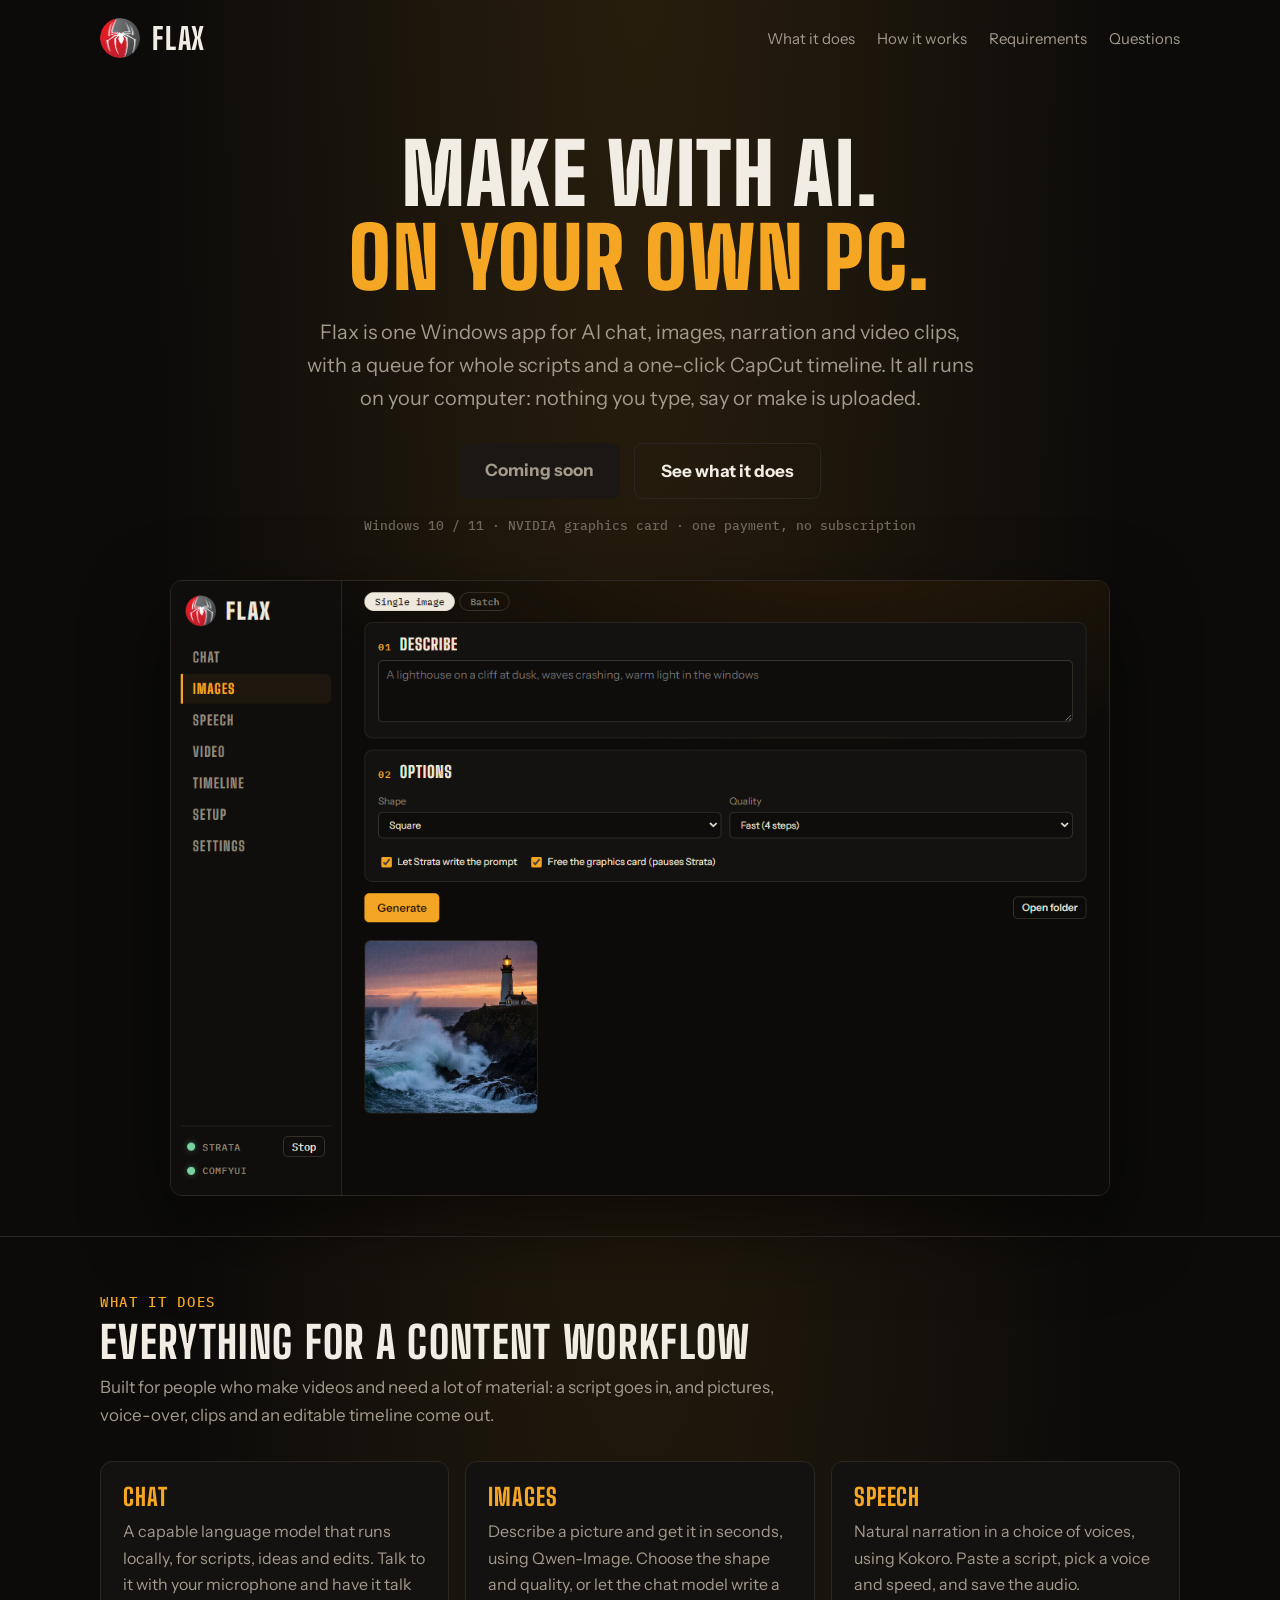
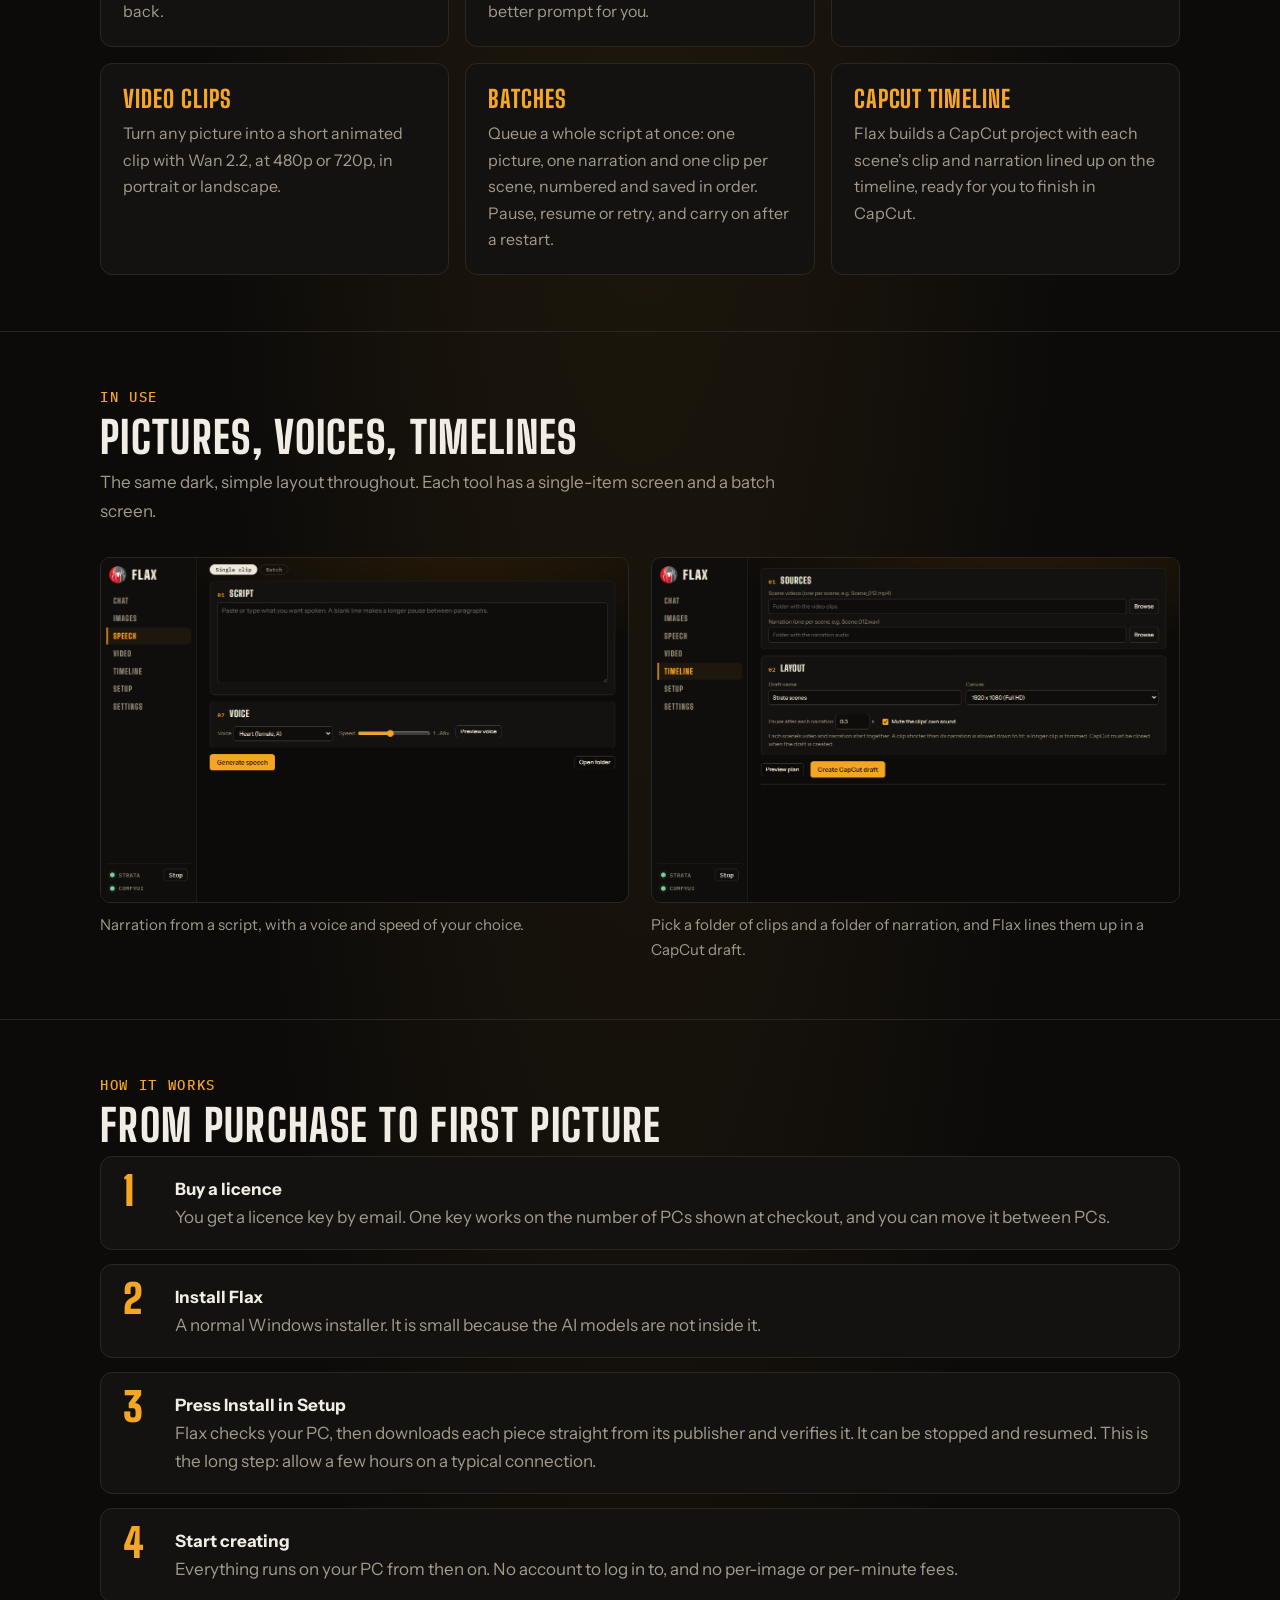
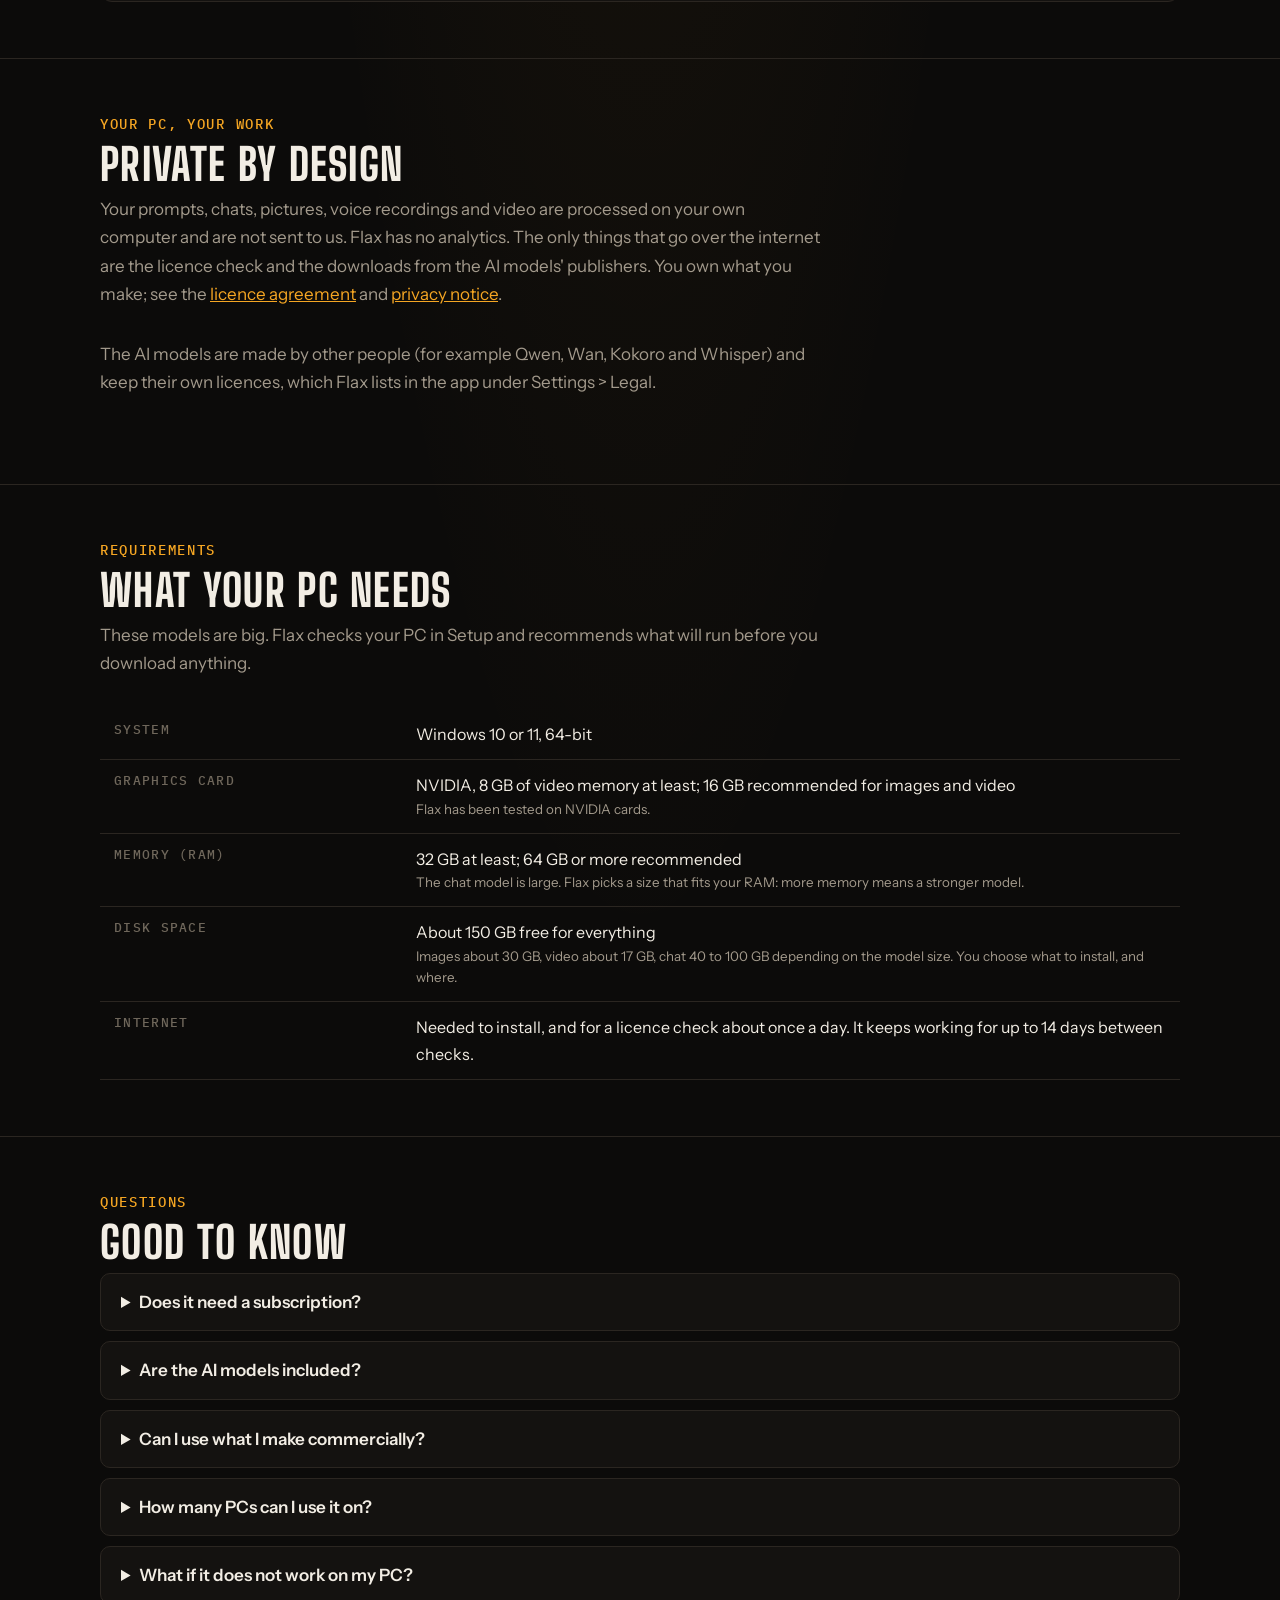
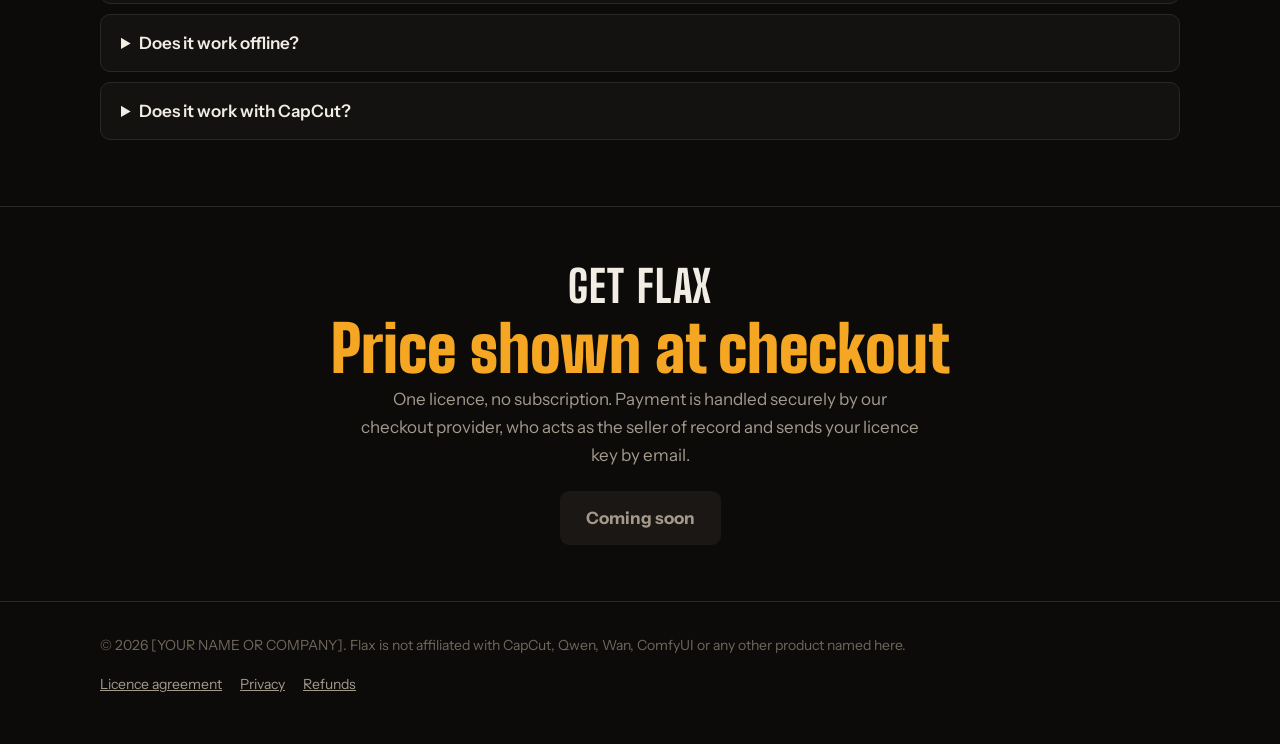
==== index.html @ c0d51597 "Add files via upload static web page for Flax" ====
<!doctype html>
<html lang="en-GB">
<head>
<meta charset="utf-8">
<meta name="viewport" content="width=device-width, initial-scale=1">
<title>Flax: AI chat, images, voice and video on your own PC</title>
<meta name="description" content="Flax runs AI chat, image, speech and video creation entirely on your own Windows PC. No subscription, no uploads, and your work stays yours.">
<link rel="icon" href="img/logo.png">
<link rel="stylesheet" href="style.css">
</head>
<body>
<div class="wrap">
  <header class="top">
    <a class="brand" href="./"><img src="img/logo.png" alt=""> Flax</a>
    <nav><a href="#features">What it does</a><a href="#how">How it works</a><a href="#requirements">Requirements</a><a href="#faq">Questions</a> </nav>
  </header>

  <div class="hero">
    <h1>Make with AI.<br><em>On your own PC.</em></h1>
    <p class="lead">Flax is one Windows app for AI chat, images, narration and video clips, with a queue for whole scripts and a one-click CapCut timeline. It all runs on your computer: nothing you type, say or make is uploaded.</p>
    <div class="cta"><span class="btn off">Coming soon</span><a class="btn ghost" href="#features">See what it does</a></div>
    <small>Windows 10 / 11 &middot; NVIDIA graphics card &middot; one payment, no subscription</small>
    <div class="shot"><img src="img/shot-images.png" alt="Flax making an image from a text description" width="1164" height="761"></div>
  </div>
</div>

<section id="features"><div class="wrap">
  <h2><em>WHAT IT DOES</em>Everything for a content workflow</h2>
  <p class="sub">Built for people who make videos and need a lot of material: a script goes in, and pictures, voice-over, clips and an editable timeline come out.</p>
  <div class="grid">
    <div class="card"><h3>Chat</h3><p>A capable language model that runs locally, for scripts, ideas and edits. Talk to it with your microphone and have it talk back.</p></div>
    <div class="card"><h3>Images</h3><p>Describe a picture and get it in seconds, using Qwen-Image. Choose the shape and quality, or let the chat model write a better prompt for you.</p></div>
    <div class="card"><h3>Speech</h3><p>Natural narration in a choice of voices, using Kokoro. Paste a script, pick a voice and speed, and save the audio.</p></div>
    <div class="card"><h3>Video clips</h3><p>Turn any picture into a short animated clip with Wan 2.2, at 480p or 720p, in portrait or landscape.</p></div>
    <div class="card"><h3>Batches</h3><p>Queue a whole script at once: one picture, one narration and one clip per scene, numbered and saved in order. Pause, resume or retry, and carry on after a restart.</p></div>
    <div class="card"><h3>CapCut timeline</h3><p>Flax builds a CapCut project with each scene's clip and narration lined up on the timeline, ready for you to finish in CapCut.</p></div>
  </div>
</div></section>

<section><div class="wrap">
  <h2><em>IN USE</em>Pictures, voices, timelines</h2>
  <p class="sub">The same dark, simple layout throughout. Each tool has a single-item screen and a batch screen.</p>
  <div class="two">
    <figure><img src="img/shot-speech.png" alt="The Speech screen with a script box and voice choice" loading="lazy"><figcaption>Narration from a script, with a voice and speed of your choice.</figcaption></figure>
    <figure><img src="img/shot-timeline.png" alt="The Timeline screen that builds a CapCut draft" loading="lazy"><figcaption>Pick a folder of clips and a folder of narration, and Flax lines them up in a CapCut draft.</figcaption></figure>
  </div>
</div></section>

<section id="how"><div class="wrap">
  <h2><em>HOW IT WORKS</em>From purchase to first picture</h2>
  <div class="steps">
    <div><strong>Buy a licence</strong><span>You get a licence key by email. One key works on the number of PCs shown at checkout, and you can move it between PCs.</span></div>
    <div><strong>Install Flax</strong><span>A normal Windows installer. It is small because the AI models are not inside it.</span></div>
    <div><strong>Press Install in Setup</strong><span>Flax checks your PC, then downloads each piece straight from its publisher and verifies it. It can be stopped and resumed. This is the long step: allow a few hours on a typical connection.</span></div>
    <div><strong>Start creating</strong><span>Everything runs on your PC from then on. No account to log in to, and no per-image or per-minute fees.</span></div>
  </div>
</div></section>

<section><div class="wrap">
  <h2><em>YOUR PC, YOUR WORK</em>Private by design</h2>
  <p class="sub">Your prompts, chats, pictures, voice recordings and video are processed on your own computer and are not sent to us. Flax has no analytics. The only things that go over the internet are the licence check and the downloads from the AI models' publishers. You own what you make; see the <a href="eula.html">licence agreement</a> and <a href="privacy.html">privacy notice</a>.</p>
  <p class="sub">The AI models are made by other people (for example Qwen, Wan, Kokoro and Whisper) and keep their own licences, which Flax lists in the app under Settings &gt; Legal.</p>
</div></section>

<section id="requirements"><div class="wrap">
  <h2><em>REQUIREMENTS</em>What your PC needs</h2>
  <p class="sub">These models are big. Flax checks your PC in Setup and recommends what will run before you download anything.</p>
  <table>
    <tr><th>System</th><td>Windows 10 or 11, 64-bit</td></tr>
    <tr><th>Graphics card</th><td>NVIDIA, 8 GB of video memory at least; 16 GB recommended for images and video<small>Flax has been tested on NVIDIA cards.</small></td></tr>
    <tr><th>Memory (RAM)</th><td>32 GB at least; 64 GB or more recommended<small>The chat model is large. Flax picks a size that fits your RAM: more memory means a stronger model.</small></td></tr>
    <tr><th>Disk space</th><td>About 150 GB free for everything<small>Images about 30 GB, video about 17 GB, chat 40 to 100 GB depending on the model size. You choose what to install, and where.</small></td></tr>
    <tr><th>Internet</th><td>Needed to install, and for a licence check about once a day. It keeps working for up to 14 days between checks.</td></tr>
  </table>
</div></section>

<section id="faq"><div class="wrap">
  <h2><em>QUESTIONS</em>Good to know</h2>
  <details><summary>Does it need a subscription?</summary><p>No. You pay once for a licence. The models Flax uses run on your PC, so there are no per-image or per-minute charges.</p></details>
  <details><summary>Are the AI models included?</summary><p>No, and that keeps the installer small. Flax downloads them from their original publishers when you press Install, checks each file, and can resume if your connection drops. They have their own licences, which you can read in the app.</p></details>
  <details><summary>Can I use what I make commercially?</summary><p>You own what you make with Flax, and you can publish or sell it, but you are responsible for it. The AI models have their own licences with their own terms, so please read them. Details are in the <a href="eula.html">licence agreement</a>.</p></details>
  <details><summary>How many PCs can I use it on?</summary><p>The number shown at checkout. To move your key to another PC, deactivate it in the app first (Settings &gt; Licence).</p></details>
  <details><summary>What if it does not work on my PC?</summary><p>Ask for a refund within the period in the <a href="refunds.html">refund policy</a>, with no questions. Your statutory rights are not affected.</p></details>
  <details><summary>Does it work offline?</summary><p>Yes, for everything except installing and the licence check. After a successful check Flax keeps working offline for up to 14 days.</p></details>
  <details><summary>Does it work with CapCut?</summary><p>Flax creates a CapCut project file with your clips and narration on the timeline. CapCut is a separate product made by someone else; Flax is not connected with it. Close CapCut before you create a draft.</p></details>
</div></section>

<section id="buy"><div class="wrap buy">
  <h2>Get Flax</h2>
  <div class="price">Price shown at checkout</div>
  <p>One licence, no subscription. Payment is handled securely by our checkout provider, who acts as the seller of record and sends your licence key by email.</p>
  <span class="btn off">Coming soon</span>
</div></section>

<footer><div class="wrap">
  <div>&copy; 2026 [YOUR NAME OR COMPANY]. Flax is not affiliated with CapCut, Qwen, Wan, ComfyUI or any other product named here.</div>
  <div><a href="eula.html">Licence agreement</a><a href="privacy.html">Privacy</a><a href="refunds.html">Refunds</a></div>
</div></footer>
</body>
</html>
---- style.css ----
@font-face { font-family: 'Big Shoulders Display'; font-weight: 800; font-display: swap; src: url('fonts/big-shoulders-display-latin-800-normal.woff2') format('woff2'); }
@font-face { font-family: 'Big Shoulders Display'; font-weight: 900; font-display: swap; src: url('fonts/big-shoulders-display-latin-900-normal.woff2') format('woff2'); }
@font-face { font-family: 'IBM Plex Mono'; font-weight: 500; font-display: swap; src: url('fonts/ibm-plex-mono-latin-500-normal.woff2') format('woff2'); }
@font-face { font-family: 'Instrument Sans'; font-weight: 400; font-display: swap; src: url('fonts/instrument-sans-latin-400-normal.woff2') format('woff2'); }
@font-face { font-family: 'Instrument Sans'; font-weight: 600; font-display: swap; src: url('fonts/instrument-sans-latin-600-normal.woff2') format('woff2'); }
@font-face { font-family: 'Instrument Sans'; font-weight: 700; font-display: swap; src: url('fonts/instrument-sans-latin-700-normal.woff2') format('woff2'); }

:root {
  --bg: #0c0b0a; --panel: #141210; --panel2: #1a1714; --line: #2b2621; --text: #f2ede4; --mute: #a39a8c; --dim: #6f675b;
  --amber: #f5a623; --amber-d: #c4821a;
  --display: 'Big Shoulders Display', 'Arial Narrow', Impact, sans-serif; --sans: 'Instrument Sans', system-ui, sans-serif; --mono: 'IBM Plex Mono', ui-monospace, monospace;
}
* { box-sizing: border-box; }
html { scroll-behavior: smooth; }
body { margin: 0; background: var(--bg) radial-gradient(ellipse at 50% -10%, rgba(245, 166, 35, .13), transparent 55%) no-repeat; color: var(--text); font: 17px/1.65 var(--sans); }
a { color: var(--amber); }
img { max-width: 100%; height: auto; display: block; }
.wrap { width: min(1080px, 100% - 32px); margin: 0 auto; }

header.top { display: flex; align-items: center; justify-content: space-between; gap: 16px; padding: 18px 0; }
.brand { display: flex; align-items: center; gap: 12px; font: 800 30px/1 var(--display); letter-spacing: .06em; text-transform: uppercase; color: var(--text); text-decoration: none; }
.brand img { width: 40px; height: 40px; border-radius: 50%; }
nav a { color: var(--mute); text-decoration: none; margin-left: 22px; font-size: 15px; }
nav a:hover { color: var(--text); }

.btn { display: inline-block; padding: 13px 26px; border-radius: 9px; background: var(--amber); color: #1a1205; font-weight: 700; text-decoration: none; border: 0; font-size: 17px; }
.btn:hover { background: #ffb53d; }
.btn.ghost { background: transparent; color: var(--text); border: 1px solid var(--line); }
.btn.ghost:hover { border-color: var(--amber); }
.btn.off { background: var(--panel2); color: var(--mute); pointer-events: none; }

.hero { padding: 56px 0 40px; text-align: center; }
.hero h1 { font: 900 clamp(44px, 8vw, 84px)/1 var(--display); letter-spacing: .02em; margin: 0 0 16px; text-transform: uppercase; }
.hero h1 em { color: var(--amber); font-style: normal; }
.hero p.lead { max-width: 680px; margin: 0 auto 28px; color: var(--mute); font-size: 20px; }
.hero .cta { display: flex; gap: 14px; justify-content: center; flex-wrap: wrap; }
.hero small { display: block; margin-top: 16px; color: var(--dim); font-family: var(--mono); font-size: 13px; }
.shot { margin: 44px auto 0; max-width: 940px; border: 1px solid var(--line); border-radius: 12px; overflow: hidden; box-shadow: 0 30px 80px rgba(0, 0, 0, .55); }

section { padding: 56px 0; border-top: 1px solid var(--line); }
section h2 { font: 800 clamp(30px, 5vw, 44px)/1.05 var(--display); letter-spacing: .03em; text-transform: uppercase; margin: 0 0 8px; }
section h2 em { font: 500 14px var(--mono); color: var(--amber); font-style: normal; display: block; margin-bottom: 8px; letter-spacing: .12em; }
section > .wrap > p.sub { color: var(--mute); max-width: 720px; margin: 0 0 32px; }

.grid { display: grid; grid-template-columns: repeat(auto-fit, minmax(290px, 1fr)); gap: 16px; }
.card { background: var(--panel); border: 1px solid var(--line); border-radius: 12px; padding: 22px; }
.card h3 { margin: 0 0 8px; font: 800 24px/1.1 var(--display); letter-spacing: .04em; text-transform: uppercase; color: var(--amber); }
.card p { margin: 0; color: var(--mute); font-size: 16px; }

.two { display: grid; grid-template-columns: repeat(auto-fit, minmax(300px, 1fr)); gap: 22px; align-items: start; }
.two figure { margin: 0; }
.two figure img { border: 1px solid var(--line); border-radius: 10px; }
.two figcaption { color: var(--mute); font-size: 15px; margin-top: 10px; }

.steps { counter-reset: s; display: grid; gap: 14px; }
.steps div { counter-increment: s; background: var(--panel); border: 1px solid var(--line); border-radius: 12px; padding: 18px 22px 18px 74px; position: relative; }
.steps div::before { content: counter(s); position: absolute; left: 22px; top: 14px; font: 900 40px/1 var(--display); color: var(--amber); }
.steps strong { display: block; }
.steps span { color: var(--mute); }

table { width: 100%; border-collapse: collapse; font-size: 16px; }
th, td { text-align: left; padding: 12px 14px; border-bottom: 1px solid var(--line); vertical-align: top; }
th { font: 500 13px var(--mono); color: var(--dim); text-transform: uppercase; letter-spacing: .1em; width: 28%; }
td { color: var(--text); }
td small { color: var(--mute); display: block; }

details { background: var(--panel); border: 1px solid var(--line); border-radius: 10px; padding: 14px 20px; margin-bottom: 10px; }
summary { cursor: pointer; font-weight: 600; }
details p { color: var(--mute); margin: 10px 0 0; }

.buy { text-align: center; }
.price { font: 900 64px/1 var(--display); color: var(--amber); margin: 6px 0 4px; }
.buy p { color: var(--mute); max-width: 560px; margin: 0 auto 22px; }

footer { border-top: 1px solid var(--line); padding: 32px 0 48px; color: var(--dim); font-size: 14px; }
footer .wrap { display: flex; justify-content: space-between; gap: 16px; flex-wrap: wrap; }
footer a { color: var(--mute); margin-right: 18px; }

/* legal pages */
.doc { max-width: 760px; padding: 32px 0 64px; }
.doc h1 { font: 900 44px/1.05 var(--display); text-transform: uppercase; margin: 8px 0 24px; }
.doc h2 { font: 800 22px/1.2 var(--display); letter-spacing: .04em; text-transform: uppercase; margin: 32px 0 8px; color: var(--amber); }
.doc p { color: #d8d1c5; margin: 0 0 12px; font-size: 16px; }
.doc ul { color: #d8d1c5; font-size: 16px; }
.doc p.note { color: var(--amber); font-family: var(--mono); font-size: 13px; }

@media (max-width: 640px) { nav a:not(.btn) { display: none; } body { font-size: 16px; } .steps div { padding-left: 62px; } }
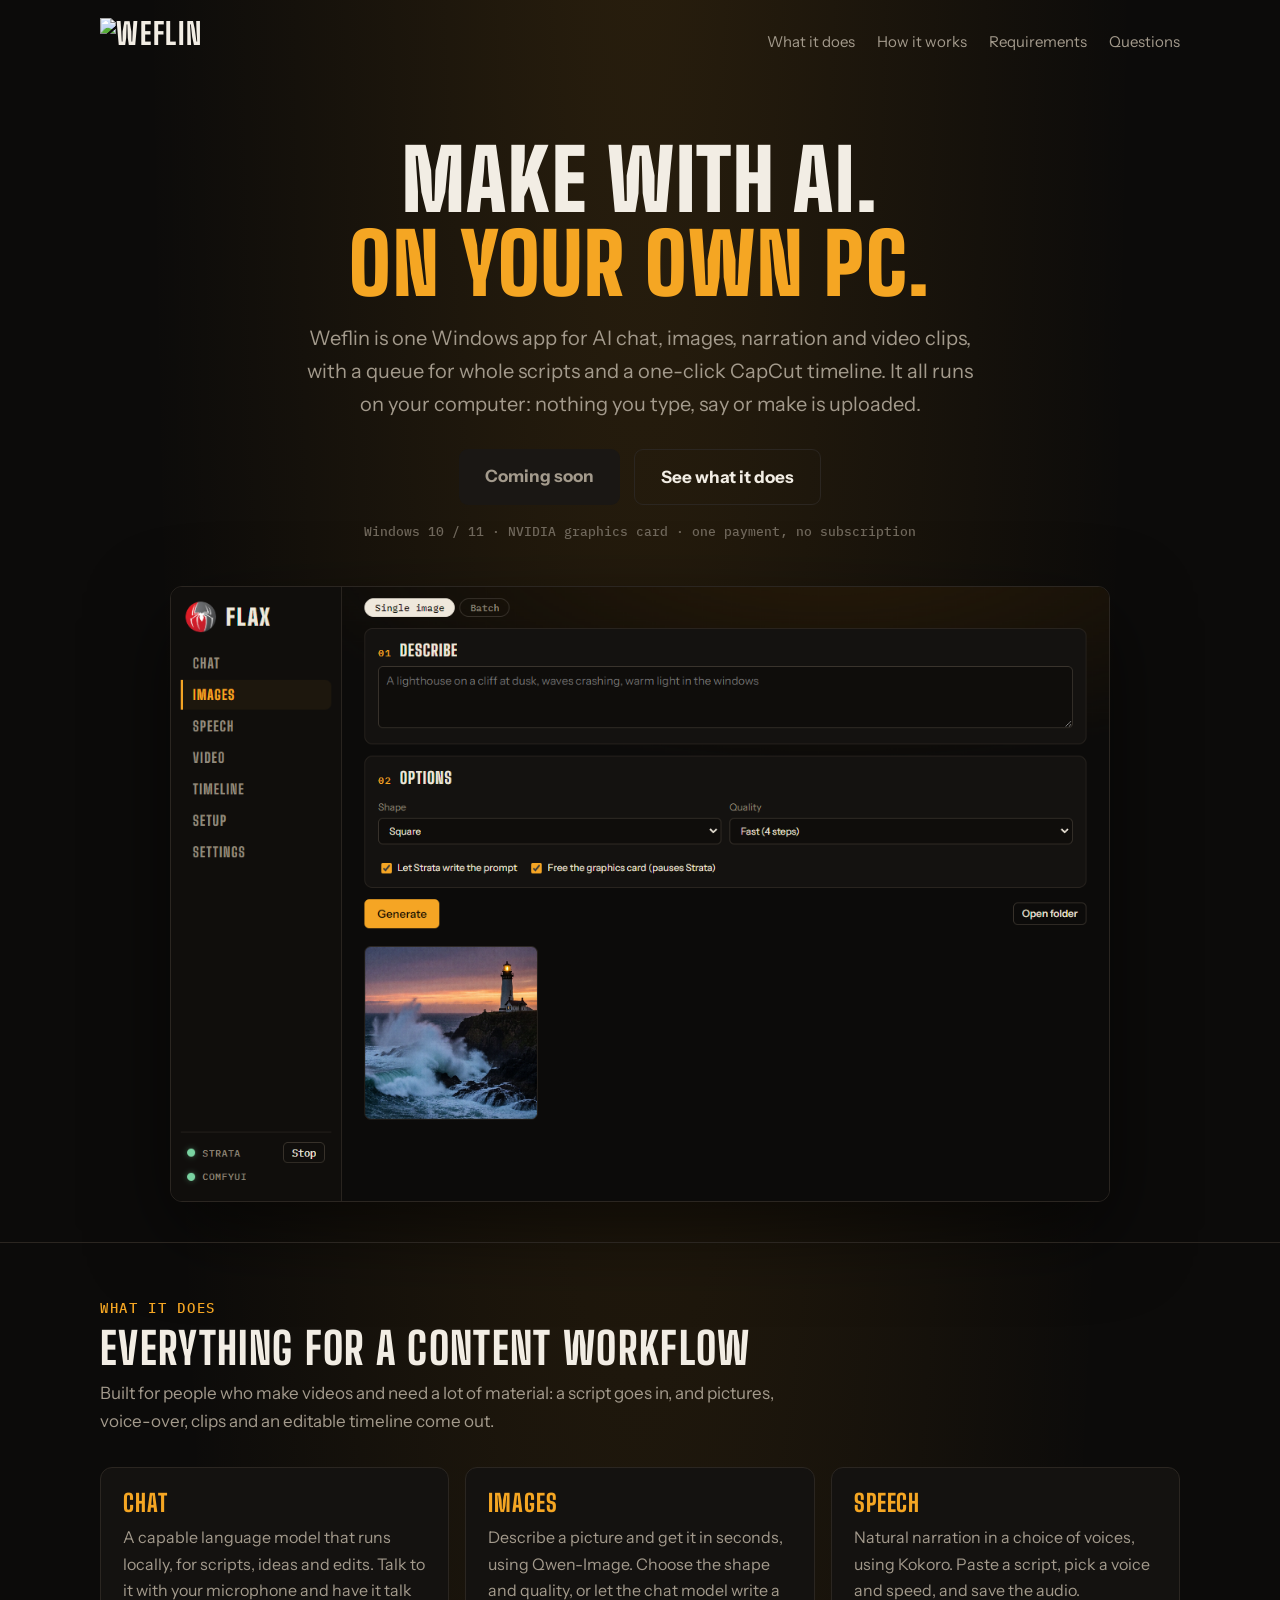
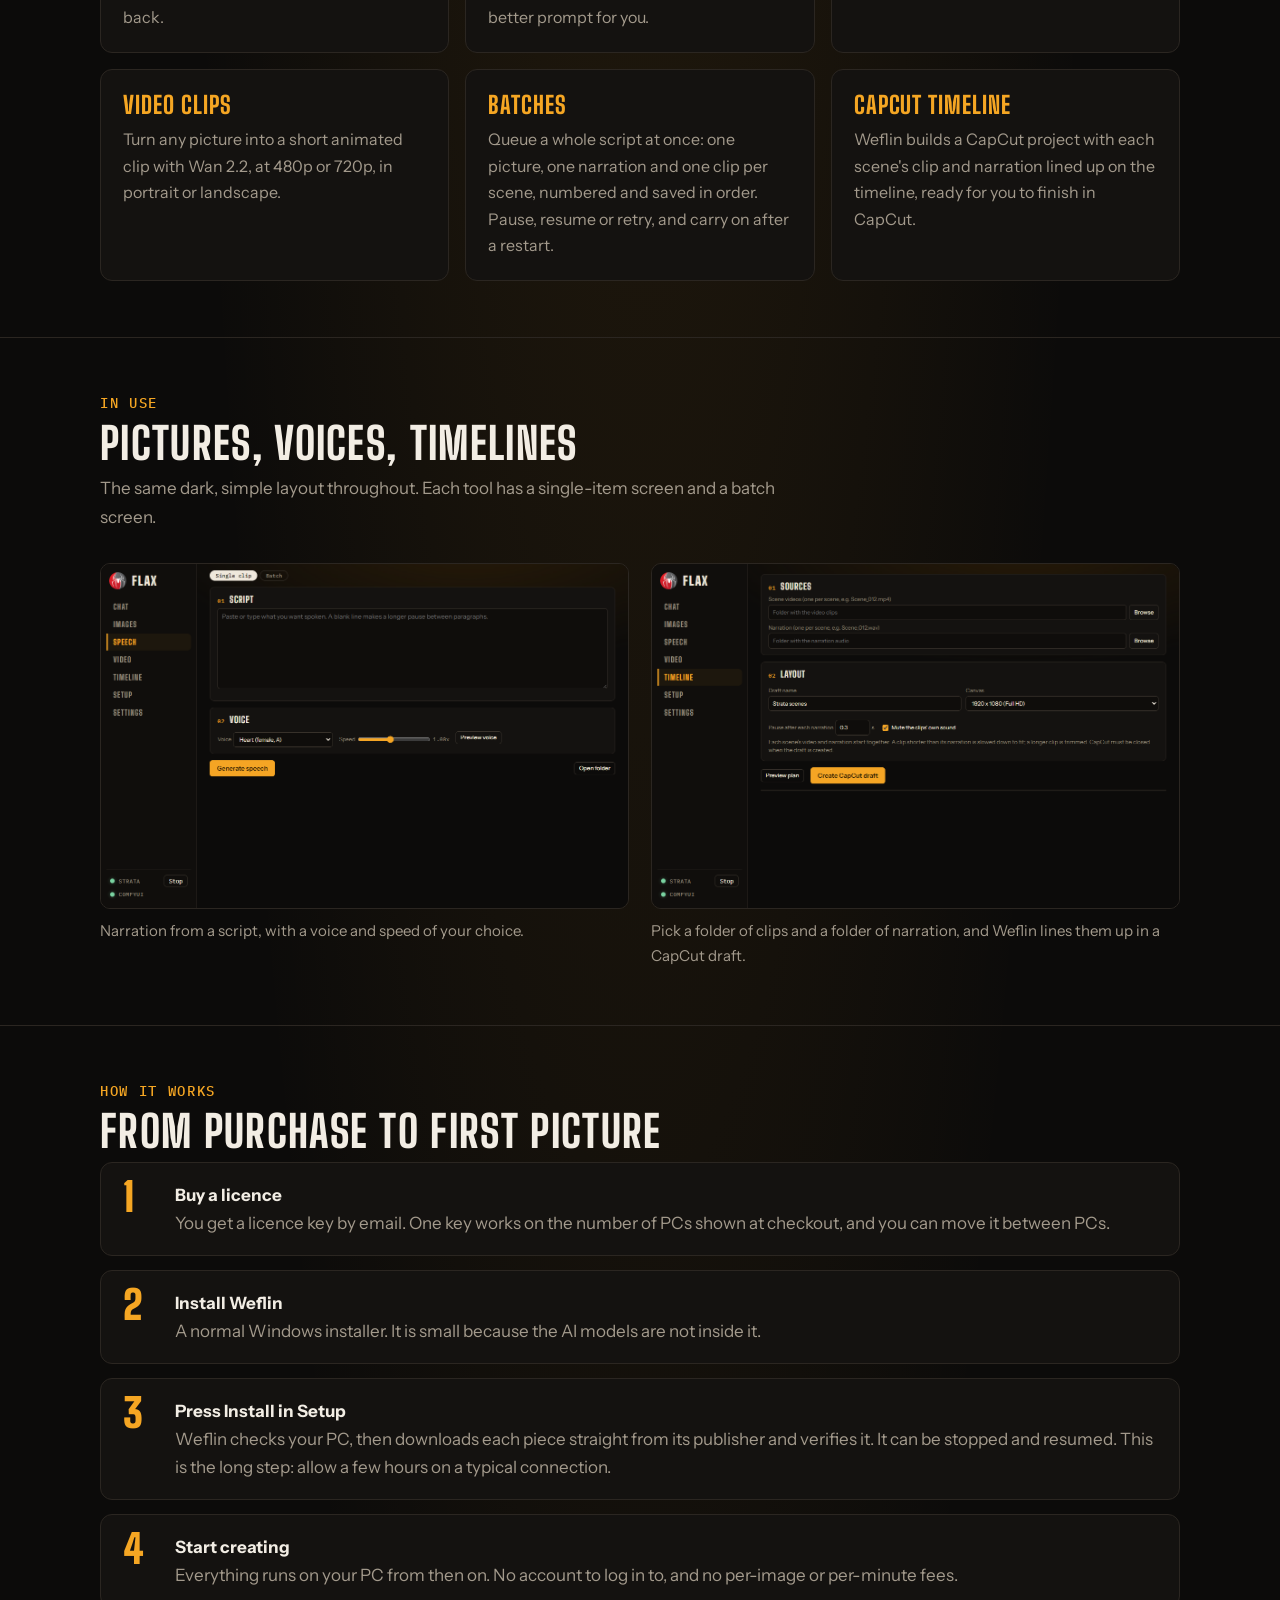
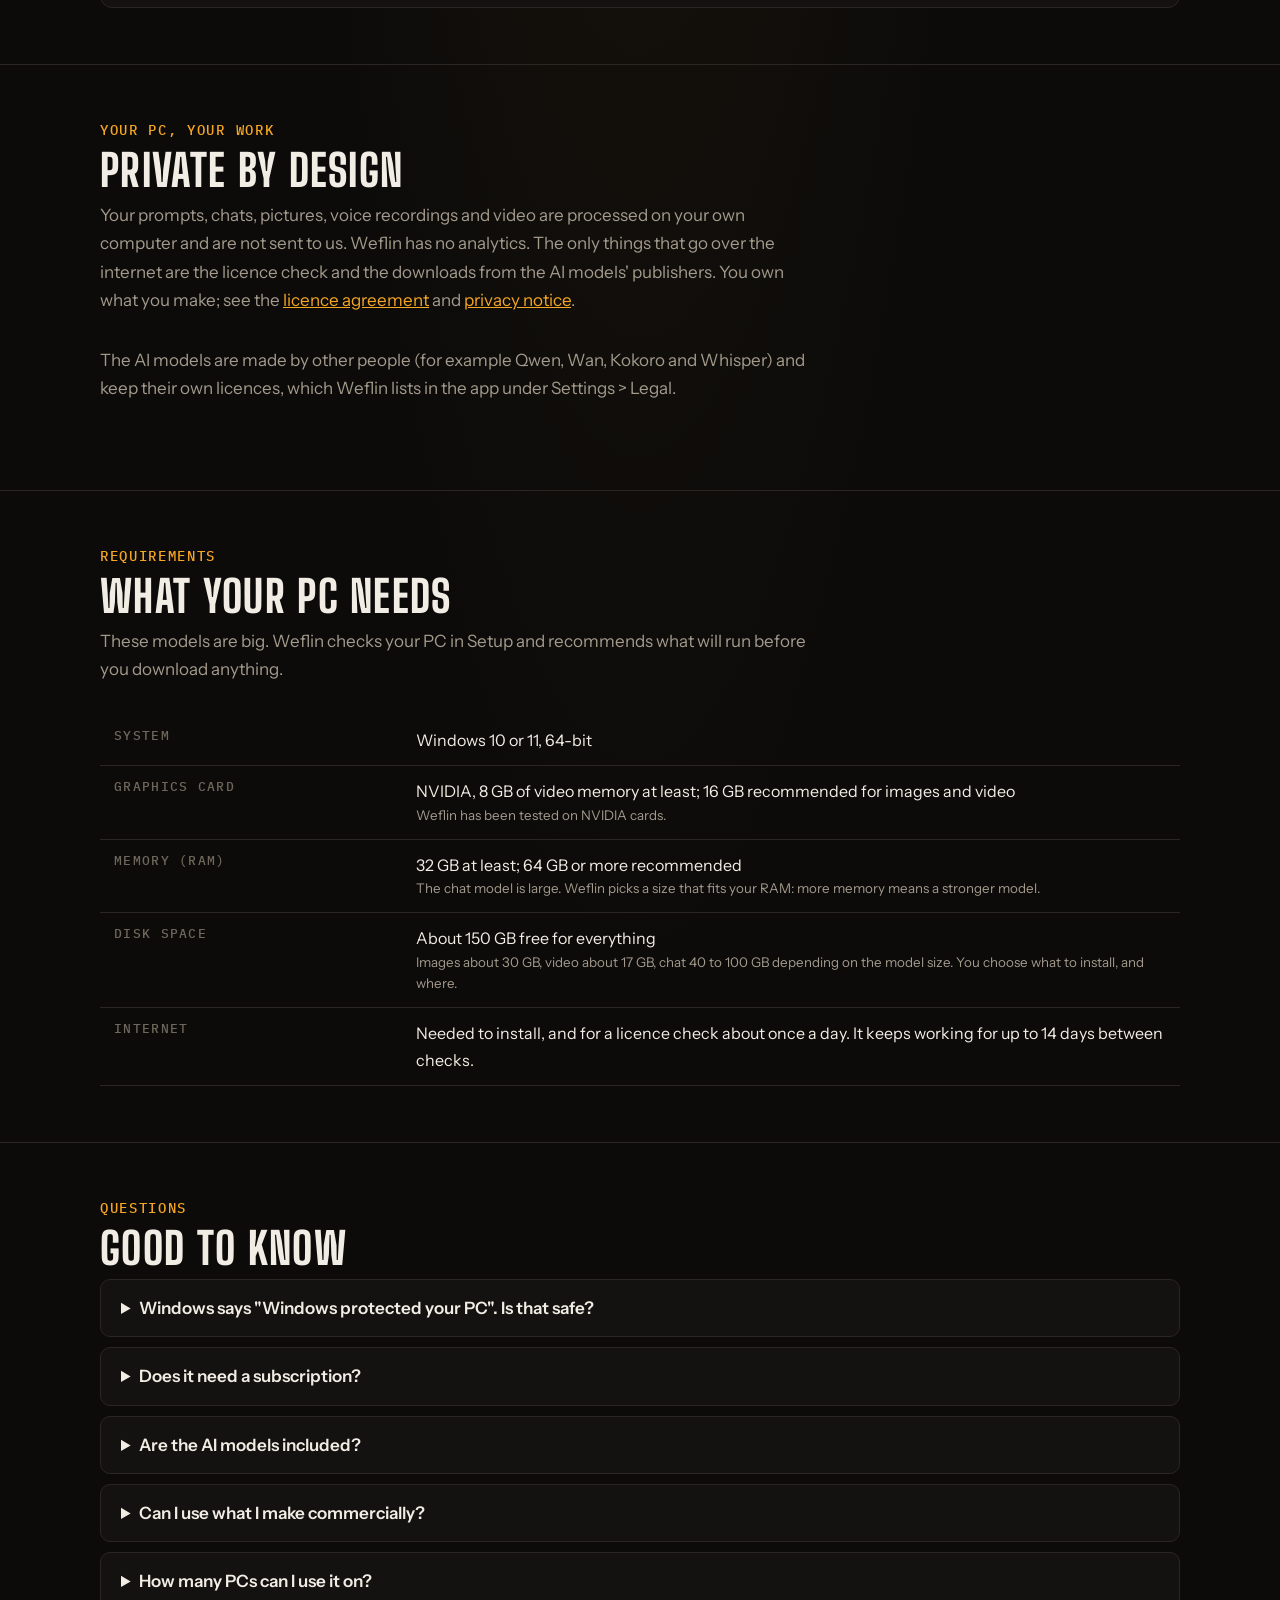
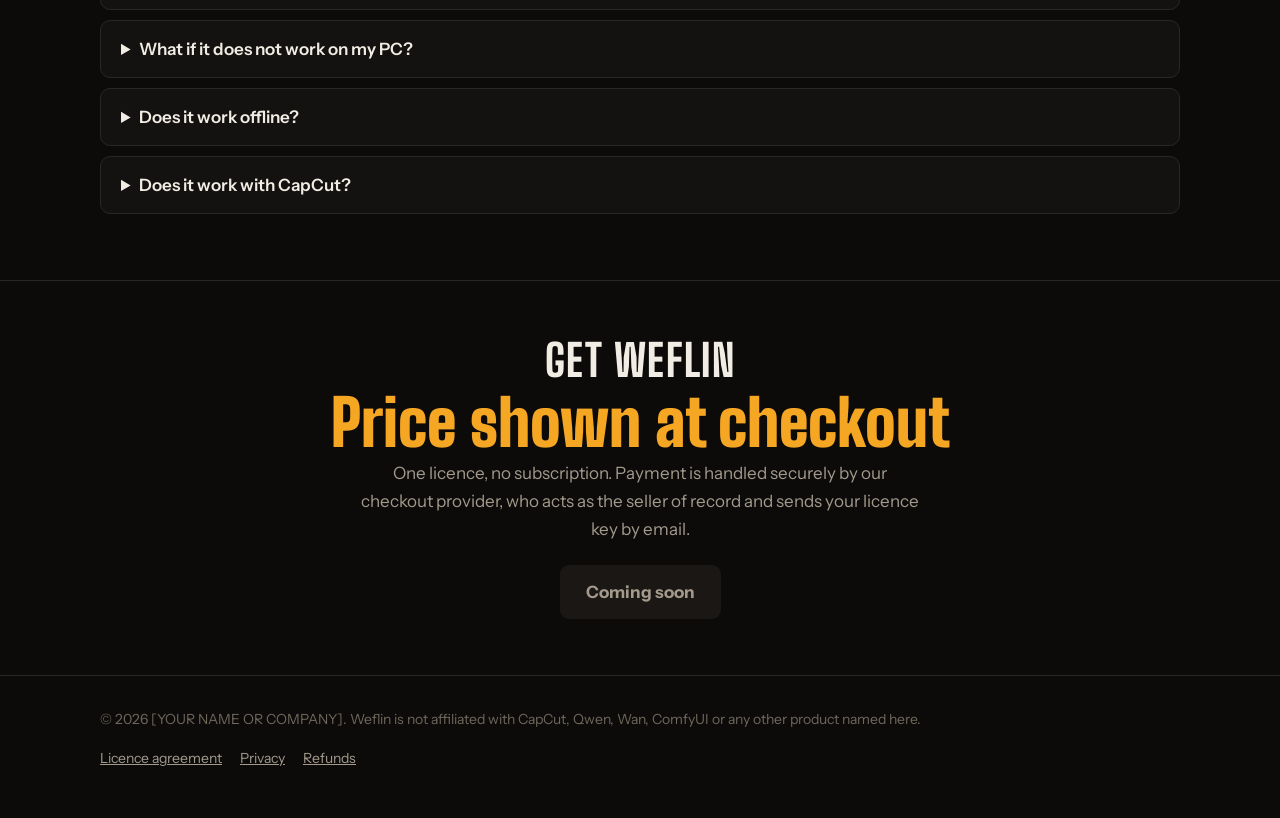
==== commit ecc9a9e6: "Add files via upload" ====
--- a/index.html
+++ b/index.html
@@ -3,24 +3,30 @@
 <head>
 <meta charset="utf-8">
 <meta name="viewport" content="width=device-width, initial-scale=1">
-<title>Flax: AI chat, images, voice and video on your own PC</title>
-<meta name="description" content="Flax runs AI chat, image, speech and video creation entirely on your own Windows PC. No subscription, no uploads, and your work stays yours.">
+<title>Weflin: AI chat, images, voice and video on your own PC</title>
+<meta name="description" content="Weflin runs AI chat, image, speech and video creation entirely on your own Windows PC. No subscription, no uploads, and your work stays yours.">
 <link rel="icon" href="img/logo.png">
+<link rel="canonical" href="https://redback-01.github.io/">
+<meta property="og:type" content="website">
+<meta property="og:title" content="Weflin: AI chat, images, voice and video on your own PC">
+<meta property="og:description" content="One Windows app for AI chat, images, narration and video clips, running entirely on your own computer.">
+<meta property="og:image" content="https://redback-01.github.io/img/shot-images.png">
+<meta property="og:url" content="https://redback-01.github.io/">
 <link rel="stylesheet" href="style.css">
 </head>
 <body>
 <div class="wrap">
   <header class="top">
-    <a class="brand" href="./"><img src="img/logo.png" alt=""> Flax</a>
+    <a class="brand" href="./"><img src="img/weflin-lockup.png" alt="Weflin"></a>
     <nav><a href="#features">What it does</a><a href="#how">How it works</a><a href="#requirements">Requirements</a><a href="#faq">Questions</a> </nav>
   </header>
 
   <div class="hero">
     <h1>Make with AI.<br><em>On your own PC.</em></h1>
-    <p class="lead">Flax is one Windows app for AI chat, images, narration and video clips, with a queue for whole scripts and a one-click CapCut timeline. It all runs on your computer: nothing you type, say or make is uploaded.</p>
+    <p class="lead">Weflin is one Windows app for AI chat, images, narration and video clips, with a queue for whole scripts and a one-click CapCut timeline. It all runs on your computer: nothing you type, say or make is uploaded.</p>
     <div class="cta"><span class="btn off">Coming soon</span><a class="btn ghost" href="#features">See what it does</a></div>
     <small>Windows 10 / 11 &middot; NVIDIA graphics card &middot; one payment, no subscription</small>
-    <div class="shot"><img src="img/shot-images.png" alt="Flax making an image from a text description" width="1164" height="761"></div>
+    <div class="shot"><img src="img/shot-images.png" alt="Weflin making an image from a text description" width="1164" height="761"></div>
   </div>
 </div>
 
@@ -33,7 +39,7 @@
     <div class="card"><h3>Speech</h3><p>Natural narration in a choice of voices, using Kokoro. Paste a script, pick a voice and speed, and save the audio.</p></div>
     <div class="card"><h3>Video clips</h3><p>Turn any picture into a short animated clip with Wan 2.2, at 480p or 720p, in portrait or landscape.</p></div>
     <div class="card"><h3>Batches</h3><p>Queue a whole script at once: one picture, one narration and one clip per scene, numbered and saved in order. Pause, resume or retry, and carry on after a restart.</p></div>
-    <div class="card"><h3>CapCut timeline</h3><p>Flax builds a CapCut project with each scene's clip and narration lined up on the timeline, ready for you to finish in CapCut.</p></div>
+    <div class="card"><h3>CapCut timeline</h3><p>Weflin builds a CapCut project with each scene's clip and narration lined up on the timeline, ready for you to finish in CapCut.</p></div>
   </div>
 </div></section>
 
@@ -42,7 +48,7 @@
   <p class="sub">The same dark, simple layout throughout. Each tool has a single-item screen and a batch screen.</p>
   <div class="two">
     <figure><img src="img/shot-speech.png" alt="The Speech screen with a script box and voice choice" loading="lazy"><figcaption>Narration from a script, with a voice and speed of your choice.</figcaption></figure>
-    <figure><img src="img/shot-timeline.png" alt="The Timeline screen that builds a CapCut draft" loading="lazy"><figcaption>Pick a folder of clips and a folder of narration, and Flax lines them up in a CapCut draft.</figcaption></figure>
+    <figure><img src="img/shot-timeline.png" alt="The Timeline screen that builds a CapCut draft" loading="lazy"><figcaption>Pick a folder of clips and a folder of narration, and Weflin lines them up in a CapCut draft.</figcaption></figure>
   </div>
 </div></section>
 
@@ -50,25 +56,25 @@
   <h2><em>HOW IT WORKS</em>From purchase to first picture</h2>
   <div class="steps">
     <div><strong>Buy a licence</strong><span>You get a licence key by email. One key works on the number of PCs shown at checkout, and you can move it between PCs.</span></div>
-    <div><strong>Install Flax</strong><span>A normal Windows installer. It is small because the AI models are not inside it.</span></div>
-    <div><strong>Press Install in Setup</strong><span>Flax checks your PC, then downloads each piece straight from its publisher and verifies it. It can be stopped and resumed. This is the long step: allow a few hours on a typical connection.</span></div>
+    <div><strong>Install Weflin</strong><span>A normal Windows installer. It is small because the AI models are not inside it.</span></div>
+    <div><strong>Press Install in Setup</strong><span>Weflin checks your PC, then downloads each piece straight from its publisher and verifies it. It can be stopped and resumed. This is the long step: allow a few hours on a typical connection.</span></div>
     <div><strong>Start creating</strong><span>Everything runs on your PC from then on. No account to log in to, and no per-image or per-minute fees.</span></div>
   </div>
 </div></section>
 
 <section><div class="wrap">
   <h2><em>YOUR PC, YOUR WORK</em>Private by design</h2>
-  <p class="sub">Your prompts, chats, pictures, voice recordings and video are processed on your own computer and are not sent to us. Flax has no analytics. The only things that go over the internet are the licence check and the downloads from the AI models' publishers. You own what you make; see the <a href="eula.html">licence agreement</a> and <a href="privacy.html">privacy notice</a>.</p>
-  <p class="sub">The AI models are made by other people (for example Qwen, Wan, Kokoro and Whisper) and keep their own licences, which Flax lists in the app under Settings &gt; Legal.</p>
+  <p class="sub">Your prompts, chats, pictures, voice recordings and video are processed on your own computer and are not sent to us. Weflin has no analytics. The only things that go over the internet are the licence check and the downloads from the AI models' publishers. You own what you make; see the <a href="eula.html">licence agreement</a> and <a href="privacy.html">privacy notice</a>.</p>
+  <p class="sub">The AI models are made by other people (for example Qwen, Wan, Kokoro and Whisper) and keep their own licences, which Weflin lists in the app under Settings &gt; Legal.</p>
 </div></section>
 
 <section id="requirements"><div class="wrap">
   <h2><em>REQUIREMENTS</em>What your PC needs</h2>
-  <p class="sub">These models are big. Flax checks your PC in Setup and recommends what will run before you download anything.</p>
+  <p class="sub">These models are big. Weflin checks your PC in Setup and recommends what will run before you download anything.</p>
   <table>
     <tr><th>System</th><td>Windows 10 or 11, 64-bit</td></tr>
-    <tr><th>Graphics card</th><td>NVIDIA, 8 GB of video memory at least; 16 GB recommended for images and video<small>Flax has been tested on NVIDIA cards.</small></td></tr>
-    <tr><th>Memory (RAM)</th><td>32 GB at least; 64 GB or more recommended<small>The chat model is large. Flax picks a size that fits your RAM: more memory means a stronger model.</small></td></tr>
+    <tr><th>Graphics card</th><td>NVIDIA, 8 GB of video memory at least; 16 GB recommended for images and video<small>Weflin has been tested on NVIDIA cards.</small></td></tr>
+    <tr><th>Memory (RAM)</th><td>32 GB at least; 64 GB or more recommended<small>The chat model is large. Weflin picks a size that fits your RAM: more memory means a stronger model.</small></td></tr>
     <tr><th>Disk space</th><td>About 150 GB free for everything<small>Images about 30 GB, video about 17 GB, chat 40 to 100 GB depending on the model size. You choose what to install, and where.</small></td></tr>
     <tr><th>Internet</th><td>Needed to install, and for a licence check about once a day. It keeps working for up to 14 days between checks.</td></tr>
   </table>
@@ -76,24 +82,25 @@
 
 <section id="faq"><div class="wrap">
   <h2><em>QUESTIONS</em>Good to know</h2>
-  <details><summary>Does it need a subscription?</summary><p>No. You pay once for a licence. The models Flax uses run on your PC, so there are no per-image or per-minute charges.</p></details>
-  <details><summary>Are the AI models included?</summary><p>No, and that keeps the installer small. Flax downloads them from their original publishers when you press Install, checks each file, and can resume if your connection drops. They have their own licences, which you can read in the app.</p></details>
-  <details><summary>Can I use what I make commercially?</summary><p>You own what you make with Flax, and you can publish or sell it, but you are responsible for it. The AI models have their own licences with their own terms, so please read them. Details are in the <a href="eula.html">licence agreement</a>.</p></details>
+  <details><summary>Windows says "Windows protected your PC". Is that safe?</summary><p>Weflin is a new app from a small independent developer, and Windows warns about any installer it has not seen many people download. It is not a sign that something is wrong. To go ahead, click <strong>More info</strong> and then <strong>Run anyway</strong>. If your browser says the file "isn't commonly downloaded", choose <strong>Keep</strong>. If you would rather not, ask for a refund within the period in the <a href="refunds.html">refund policy</a>. We plan to sign the installer once Weflin has an established customer base.</p></details>
+  <details><summary>Does it need a subscription?</summary><p>No. You pay once for a licence. The models Weflin uses run on your PC, so there are no per-image or per-minute charges.</p></details>
+  <details><summary>Are the AI models included?</summary><p>No, and that keeps the installer small. Weflin downloads them from their original publishers when you press Install, checks each file, and can resume if your connection drops. They have their own licences, which you can read in the app.</p></details>
+  <details><summary>Can I use what I make commercially?</summary><p>You own what you make with Weflin, and you can publish or sell it, but you are responsible for it. The AI models have their own licences with their own terms, so please read them. Details are in the <a href="eula.html">licence agreement</a>.</p></details>
   <details><summary>How many PCs can I use it on?</summary><p>The number shown at checkout. To move your key to another PC, deactivate it in the app first (Settings &gt; Licence).</p></details>
   <details><summary>What if it does not work on my PC?</summary><p>Ask for a refund within the period in the <a href="refunds.html">refund policy</a>, with no questions. Your statutory rights are not affected.</p></details>
-  <details><summary>Does it work offline?</summary><p>Yes, for everything except installing and the licence check. After a successful check Flax keeps working offline for up to 14 days.</p></details>
-  <details><summary>Does it work with CapCut?</summary><p>Flax creates a CapCut project file with your clips and narration on the timeline. CapCut is a separate product made by someone else; Flax is not connected with it. Close CapCut before you create a draft.</p></details>
+  <details><summary>Does it work offline?</summary><p>Yes, for everything except installing and the licence check. After a successful check Weflin keeps working offline for up to 14 days.</p></details>
+  <details><summary>Does it work with CapCut?</summary><p>Weflin creates a CapCut project file with your clips and narration on the timeline. CapCut is a separate product made by someone else; Weflin is not connected with it. Close CapCut before you create a draft.</p></details>
 </div></section>
 
 <section id="buy"><div class="wrap buy">
-  <h2>Get Flax</h2>
+  <h2>Get Weflin</h2>
   <div class="price">Price shown at checkout</div>
   <p>One licence, no subscription. Payment is handled securely by our checkout provider, who acts as the seller of record and sends your licence key by email.</p>
   <span class="btn off">Coming soon</span>
 </div></section>
 
 <footer><div class="wrap">
-  <div>&copy; 2026 [YOUR NAME OR COMPANY]. Flax is not affiliated with CapCut, Qwen, Wan, ComfyUI or any other product named here.</div>
+  <div>&copy; 2026 [YOUR NAME OR COMPANY]. Weflin is not affiliated with CapCut, Qwen, Wan, ComfyUI or any other product named here.</div>
   <div><a href="eula.html">Licence agreement</a><a href="privacy.html">Privacy</a><a href="refunds.html">Refunds</a></div>
 </div></footer>
 </body>
--- a/style.css
+++ b/style.css
@@ -19,7 +19,7 @@
 
 header.top { display: flex; align-items: center; justify-content: space-between; gap: 16px; padding: 18px 0; }
 .brand { display: flex; align-items: center; gap: 12px; font: 800 30px/1 var(--display); letter-spacing: .06em; text-transform: uppercase; color: var(--text); text-decoration: none; }
-.brand img { width: 40px; height: 40px; border-radius: 50%; }
+.brand img { height: 46px; width: auto; }
 nav a { color: var(--mute); text-decoration: none; margin-left: 22px; font-size: 15px; }
 nav a:hover { color: var(--text); }
 
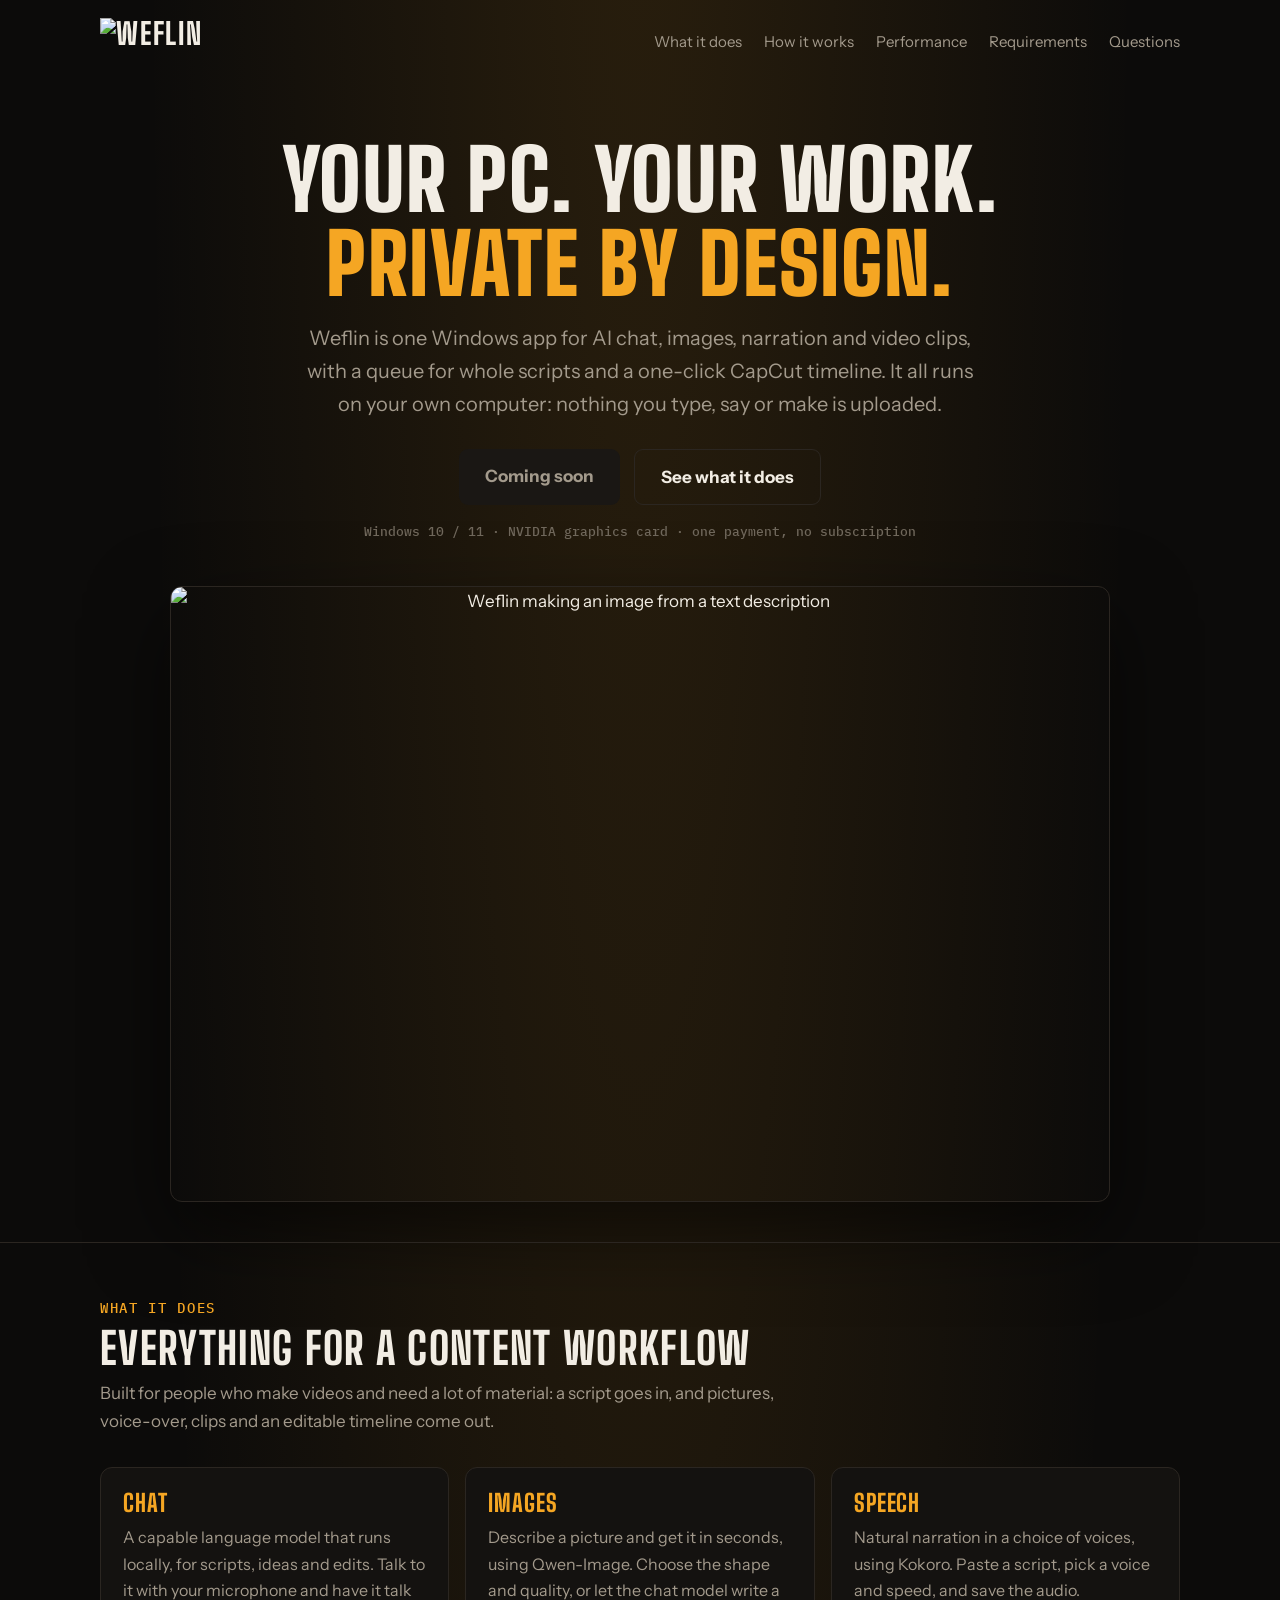
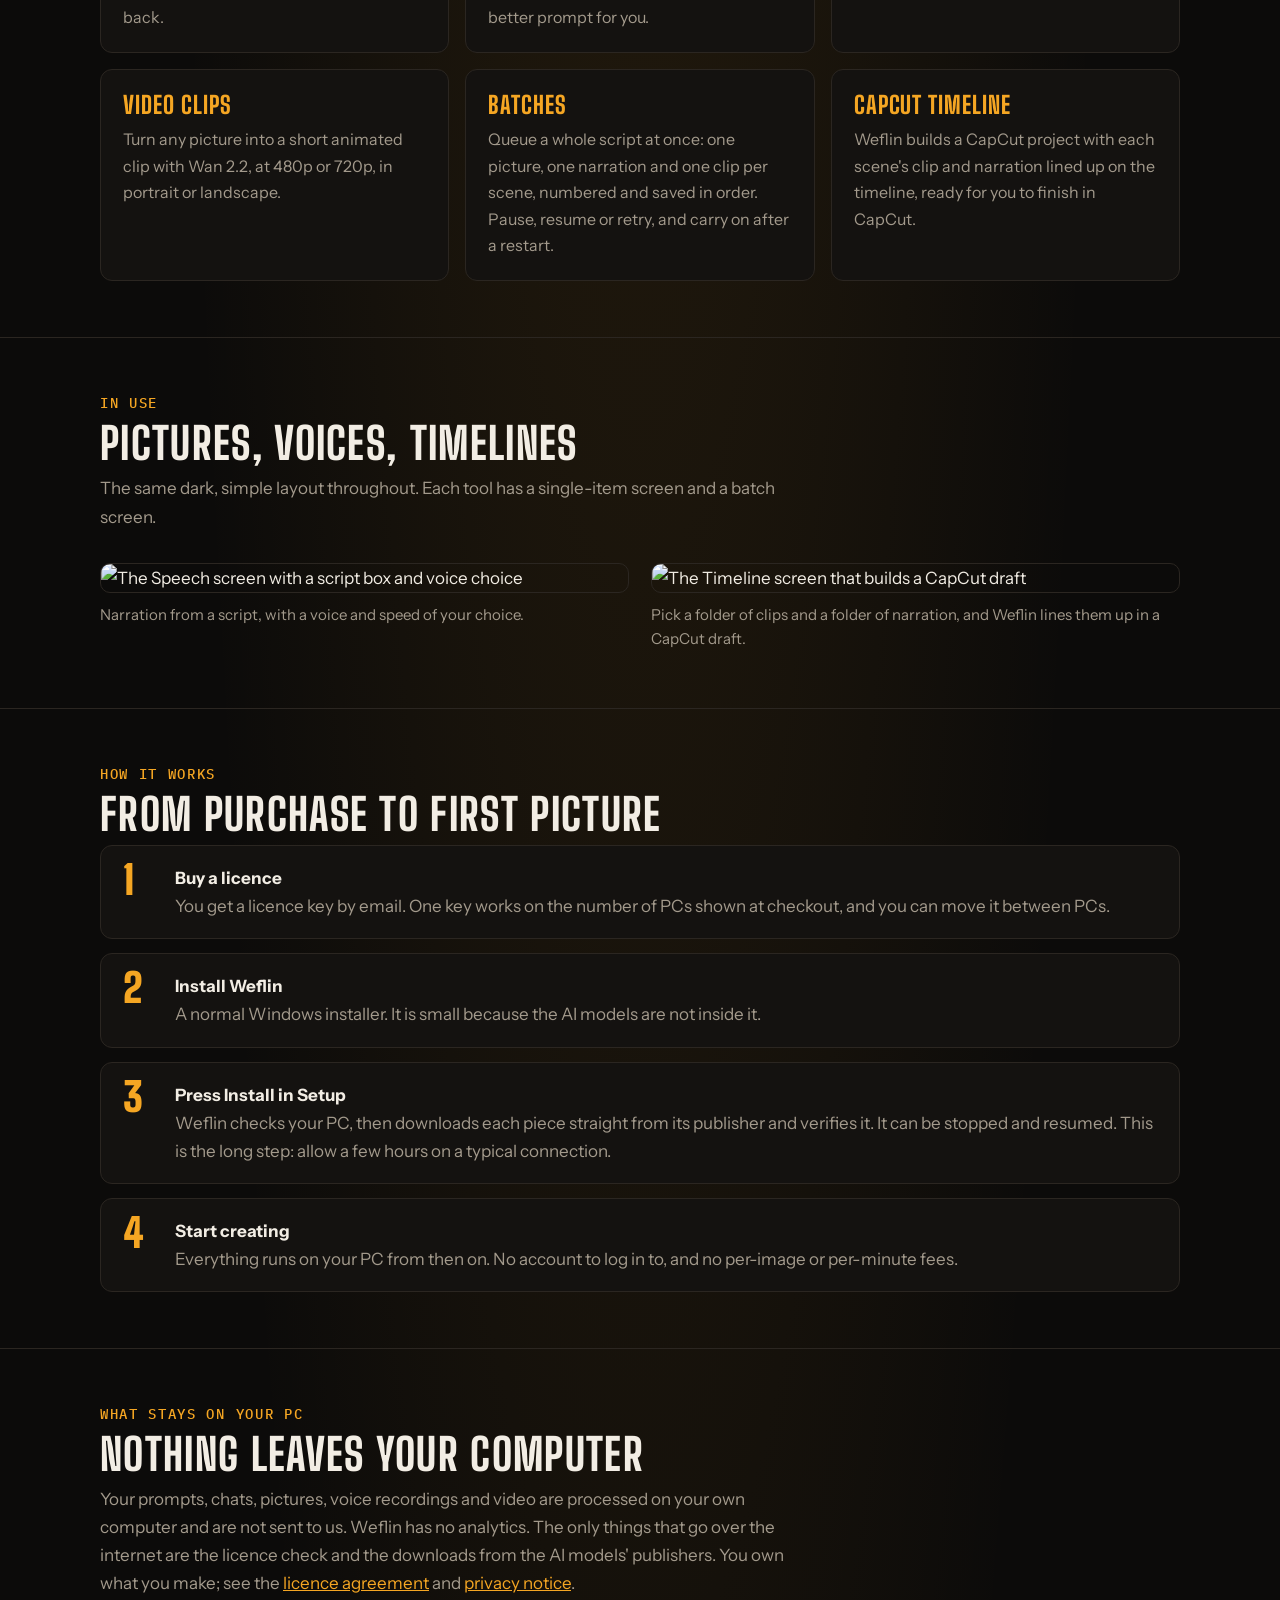
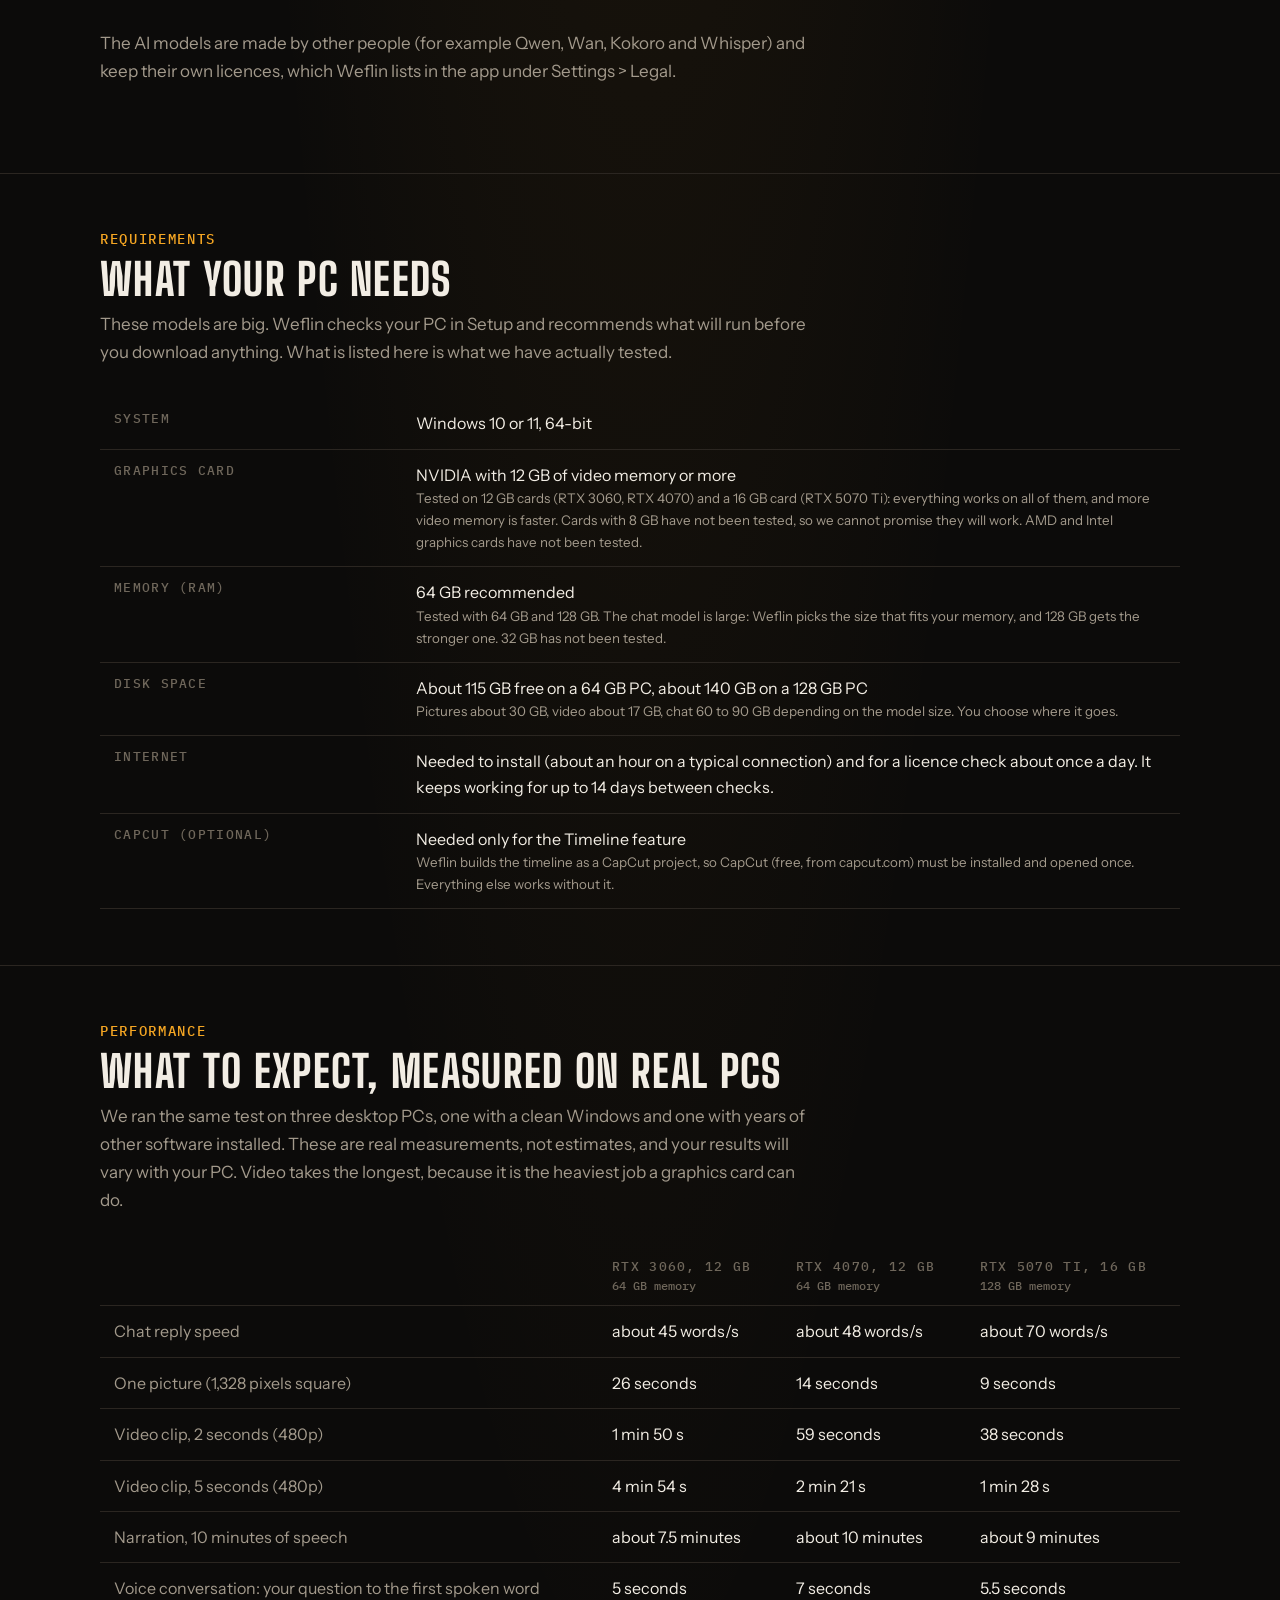
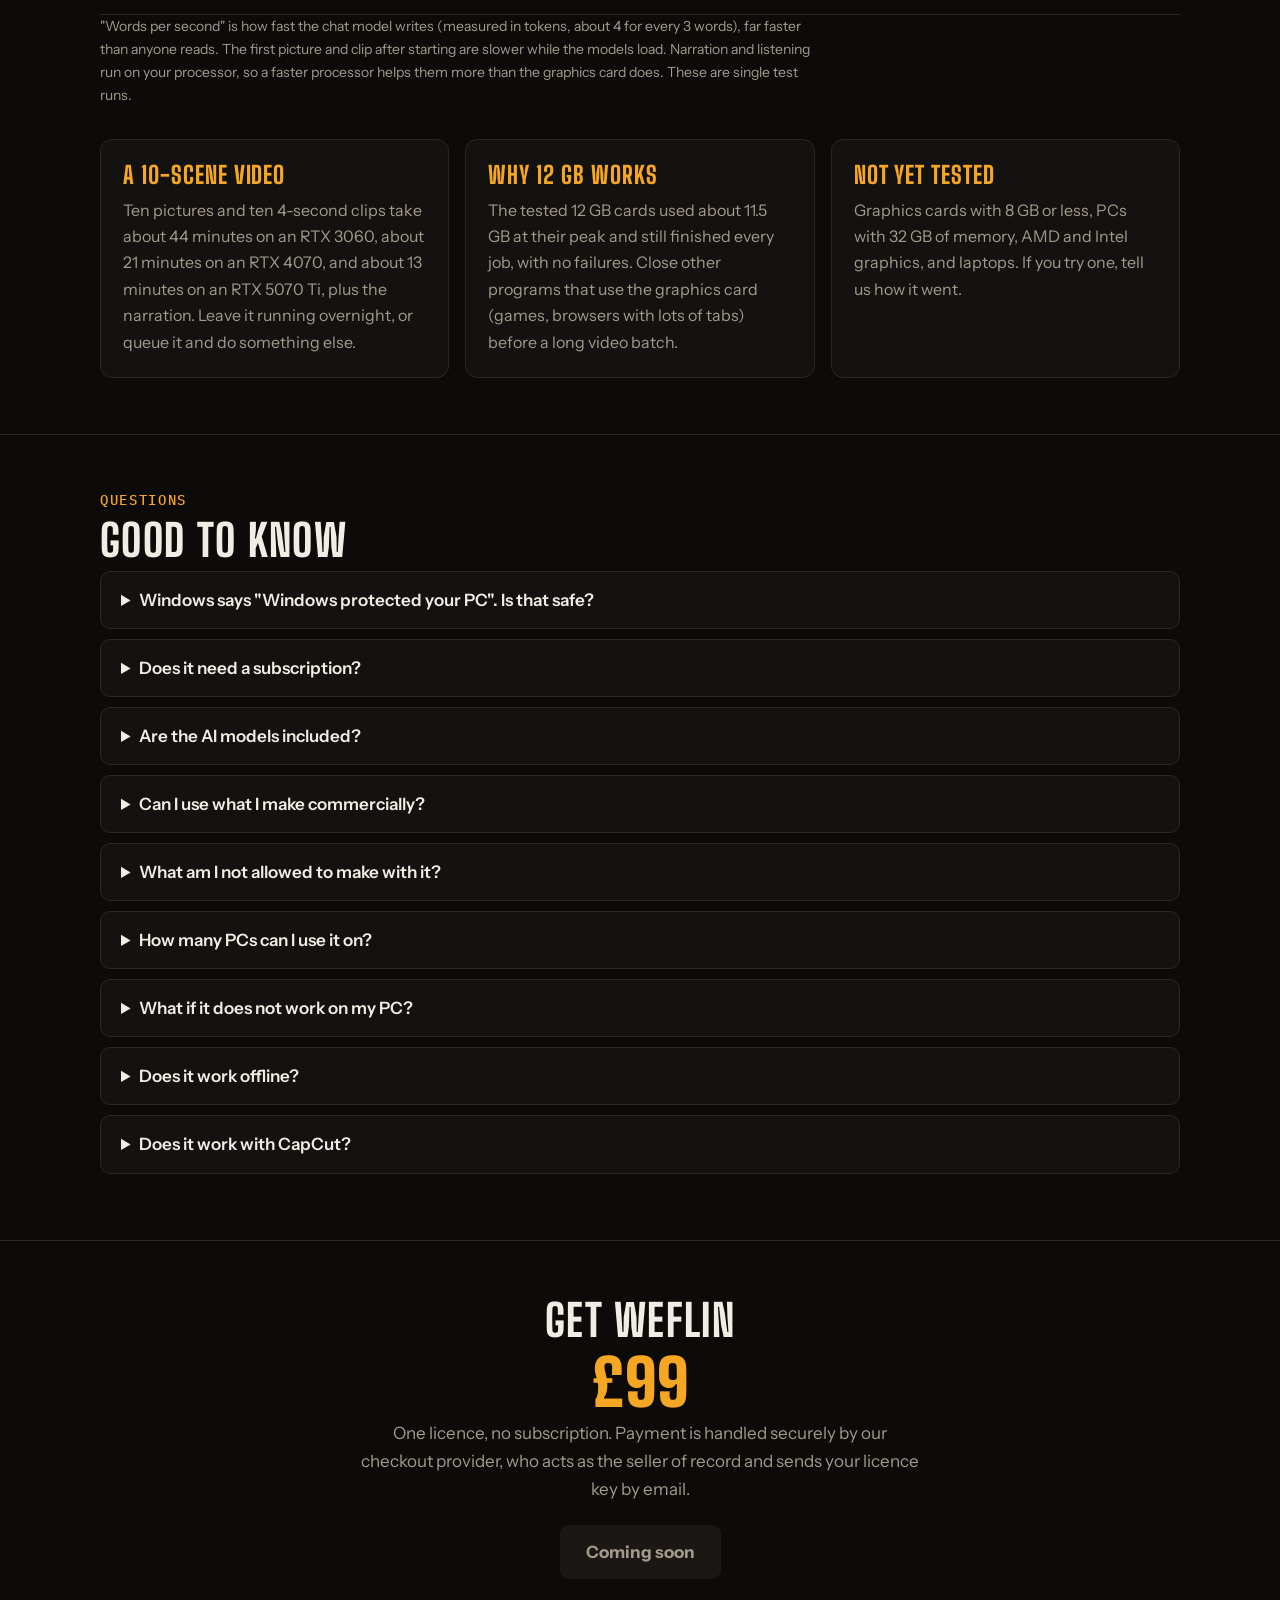
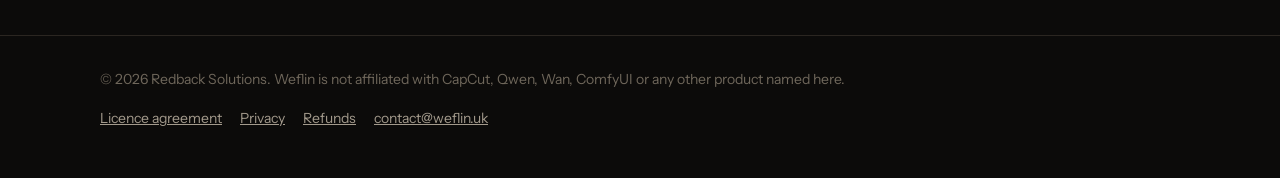
==== commit c37c2b45: "Next Version" ====
--- a/index.html
+++ b/index.html
@@ -5,28 +5,28 @@
 <meta name="viewport" content="width=device-width, initial-scale=1">
 <title>Weflin: AI chat, images, voice and video on your own PC</title>
 <meta name="description" content="Weflin runs AI chat, image, speech and video creation entirely on your own Windows PC. No subscription, no uploads, and your work stays yours.">
-<link rel="icon" href="img/logo.png">
+<link rel="icon" href="img/logo.43c2f85f.png">
 <link rel="canonical" href="https://redback-01.github.io/">
 <meta property="og:type" content="website">
 <meta property="og:title" content="Weflin: AI chat, images, voice and video on your own PC">
 <meta property="og:description" content="One Windows app for AI chat, images, narration and video clips, running entirely on your own computer.">
-<meta property="og:image" content="https://redback-01.github.io/img/shot-images.png">
+<meta property="og:image" content="https://redback-01.github.io/img/shot-images.7e29c395.png">
 <meta property="og:url" content="https://redback-01.github.io/">
 <link rel="stylesheet" href="style.css">
 </head>
 <body>
 <div class="wrap">
   <header class="top">
-    <a class="brand" href="./"><img src="img/weflin-lockup.png" alt="Weflin"></a>
-    <nav><a href="#features">What it does</a><a href="#how">How it works</a><a href="#requirements">Requirements</a><a href="#faq">Questions</a> </nav>
+    <a class="brand" href="./"><img src="img/weflin-lockup.486803d1.png" alt="Weflin"></a>
+    <nav><a href="#features">What it does</a><a href="#how">How it works</a><a href="#performance">Performance</a><a href="#requirements">Requirements</a><a href="#faq">Questions</a> </nav>
   </header>
 
   <div class="hero">
-    <h1>Make with AI.<br><em>On your own PC.</em></h1>
-    <p class="lead">Weflin is one Windows app for AI chat, images, narration and video clips, with a queue for whole scripts and a one-click CapCut timeline. It all runs on your computer: nothing you type, say or make is uploaded.</p>
+    <h1>Your PC. Your work.<br><em>Private by design.</em></h1>
+    <p class="lead">Weflin is one Windows app for AI chat, images, narration and video clips, with a queue for whole scripts and a one-click CapCut timeline. It all runs on your own computer: nothing you type, say or make is uploaded.</p>
     <div class="cta"><span class="btn off">Coming soon</span><a class="btn ghost" href="#features">See what it does</a></div>
     <small>Windows 10 / 11 &middot; NVIDIA graphics card &middot; one payment, no subscription</small>
-    <div class="shot"><img src="img/shot-images.png" alt="Weflin making an image from a text description" width="1164" height="761"></div>
+    <div class="shot"><img src="img/shot-images.7e29c395.png" alt="Weflin making an image from a text description" width="1164" height="761"></div>
   </div>
 </div>
 
@@ -47,8 +47,8 @@
   <h2><em>IN USE</em>Pictures, voices, timelines</h2>
   <p class="sub">The same dark, simple layout throughout. Each tool has a single-item screen and a batch screen.</p>
   <div class="two">
-    <figure><img src="img/shot-speech.png" alt="The Speech screen with a script box and voice choice" loading="lazy"><figcaption>Narration from a script, with a voice and speed of your choice.</figcaption></figure>
-    <figure><img src="img/shot-timeline.png" alt="The Timeline screen that builds a CapCut draft" loading="lazy"><figcaption>Pick a folder of clips and a folder of narration, and Weflin lines them up in a CapCut draft.</figcaption></figure>
+    <figure><img src="img/shot-speech.e609186c.png" alt="The Speech screen with a script box and voice choice" loading="lazy"><figcaption>Narration from a script, with a voice and speed of your choice.</figcaption></figure>
+    <figure><img src="img/shot-timeline.17cd7a41.png" alt="The Timeline screen that builds a CapCut draft" loading="lazy"><figcaption>Pick a folder of clips and a folder of narration, and Weflin lines them up in a CapCut draft.</figcaption></figure>
   </div>
 </div></section>
 
@@ -63,21 +63,42 @@
 </div></section>
 
 <section><div class="wrap">
-  <h2><em>YOUR PC, YOUR WORK</em>Private by design</h2>
+  <h2><em>WHAT STAYS ON YOUR PC</em>Nothing leaves your computer</h2>
   <p class="sub">Your prompts, chats, pictures, voice recordings and video are processed on your own computer and are not sent to us. Weflin has no analytics. The only things that go over the internet are the licence check and the downloads from the AI models' publishers. You own what you make; see the <a href="eula.html">licence agreement</a> and <a href="privacy.html">privacy notice</a>.</p>
   <p class="sub">The AI models are made by other people (for example Qwen, Wan, Kokoro and Whisper) and keep their own licences, which Weflin lists in the app under Settings &gt; Legal.</p>
 </div></section>
 
 <section id="requirements"><div class="wrap">
   <h2><em>REQUIREMENTS</em>What your PC needs</h2>
-  <p class="sub">These models are big. Weflin checks your PC in Setup and recommends what will run before you download anything.</p>
+  <p class="sub">These models are big. Weflin checks your PC in Setup and recommends what will run before you download anything. What is listed here is what we have actually tested.</p>
   <table>
     <tr><th>System</th><td>Windows 10 or 11, 64-bit</td></tr>
-    <tr><th>Graphics card</th><td>NVIDIA, 8 GB of video memory at least; 16 GB recommended for images and video<small>Weflin has been tested on NVIDIA cards.</small></td></tr>
-    <tr><th>Memory (RAM)</th><td>32 GB at least; 64 GB or more recommended<small>The chat model is large. Weflin picks a size that fits your RAM: more memory means a stronger model.</small></td></tr>
-    <tr><th>Disk space</th><td>About 150 GB free for everything<small>Images about 30 GB, video about 17 GB, chat 40 to 100 GB depending on the model size. You choose what to install, and where.</small></td></tr>
-    <tr><th>Internet</th><td>Needed to install, and for a licence check about once a day. It keeps working for up to 14 days between checks.</td></tr>
+    <tr><th>Graphics card</th><td>NVIDIA with 12 GB of video memory or more<small>Tested on 12 GB cards (RTX 3060, RTX 4070) and a 16 GB card (RTX 5070 Ti): everything works on all of them, and more video memory is faster. Cards with 8 GB have not been tested, so we cannot promise they will work. AMD and Intel graphics cards have not been tested.</small></td></tr>
+    <tr><th>Memory (RAM)</th><td>64 GB recommended<small>Tested with 64 GB and 128 GB. The chat model is large: Weflin picks the size that fits your memory, and 128 GB gets the stronger one. 32 GB has not been tested.</small></td></tr>
+    <tr><th>Disk space</th><td>About 115 GB free on a 64 GB PC, about 140 GB on a 128 GB PC<small>Pictures about 30 GB, video about 17 GB, chat 60 to 90 GB depending on the model size. You choose where it goes.</small></td></tr>
+    <tr><th>Internet</th><td>Needed to install (about an hour on a typical connection) and for a licence check about once a day. It keeps working for up to 14 days between checks.</td></tr>
+    <tr><th>CapCut (optional)</th><td>Needed only for the Timeline feature<small>Weflin builds the timeline as a CapCut project, so CapCut (free, from capcut.com) must be installed and opened once. Everything else works without it.</small></td></tr>
   </table>
+</div></section>
+
+<section id="performance"><div class="wrap">
+  <h2><em>PERFORMANCE</em>What to expect, measured on real PCs</h2>
+  <p class="sub">We ran the same test on three desktop PCs, one with a clean Windows and one with years of other software installed. These are real measurements, not estimates, and your results will vary with your PC. Video takes the longest, because it is the heaviest job a graphics card can do.</p>
+  <table class="perf">
+    <tr><th></th><th>RTX 3060, 12 GB<small>64 GB memory</small></th><th>RTX 4070, 12 GB<small>64 GB memory</small></th><th>RTX 5070 Ti, 16 GB<small>128 GB memory</small></th></tr>
+    <tr><td>Chat reply speed</td><td>about 45 words/s</td><td>about 48 words/s</td><td>about 70 words/s</td></tr>
+    <tr><td>One picture (1,328 pixels square)</td><td>26 seconds</td><td>14 seconds</td><td>9 seconds</td></tr>
+    <tr><td>Video clip, 2 seconds (480p)</td><td>1 min 50 s</td><td>59 seconds</td><td>38 seconds</td></tr>
+    <tr><td>Video clip, 5 seconds (480p)</td><td>4 min 54 s</td><td>2 min 21 s</td><td>1 min 28 s</td></tr>
+    <tr><td>Narration, 10 minutes of speech</td><td>about 7.5 minutes</td><td>about 10 minutes</td><td>about 9 minutes</td></tr>
+    <tr><td>Voice conversation: your question to the first spoken word</td><td>5 seconds</td><td>7 seconds</td><td>5.5 seconds</td></tr>
+  </table>
+  <p class="sub small">"Words per second" is how fast the chat model writes (measured in tokens, about 4 for every 3 words), far faster than anyone reads. The first picture and clip after starting are slower while the models load. Narration and listening run on your processor, so a faster processor helps them more than the graphics card does. These are single test runs.</p>
+  <div class="grid">
+    <div class="card"><h3>A 10-scene video</h3><p>Ten pictures and ten 4-second clips take about 44 minutes on an RTX 3060, about 21 minutes on an RTX 4070, and about 13 minutes on an RTX 5070 Ti, plus the narration. Leave it running overnight, or queue it and do something else.</p></div>
+    <div class="card"><h3>Why 12 GB works</h3><p>The tested 12 GB cards used about 11.5 GB at their peak and still finished every job, with no failures. Close other programs that use the graphics card (games, browsers with lots of tabs) before a long video batch.</p></div>
+    <div class="card"><h3>Not yet tested</h3><p>Graphics cards with 8 GB or less, PCs with 32 GB of memory, AMD and Intel graphics, and laptops. If you try one, tell us how it went.</p></div>
+  </div>
 </div></section>
 
 <section id="faq"><div class="wrap">
@@ -86,6 +107,7 @@
   <details><summary>Does it need a subscription?</summary><p>No. You pay once for a licence. The models Weflin uses run on your PC, so there are no per-image or per-minute charges.</p></details>
   <details><summary>Are the AI models included?</summary><p>No, and that keeps the installer small. Weflin downloads them from their original publishers when you press Install, checks each file, and can resume if your connection drops. They have their own licences, which you can read in the app.</p></details>
   <details><summary>Can I use what I make commercially?</summary><p>You own what you make with Weflin, and you can publish or sell it, but you are responsible for it. The AI models have their own licences with their own terms, so please read them. Details are in the <a href="eula.html">licence agreement</a>.</p></details>
+  <details><summary>What am I not allowed to make with it?</summary><p>Weflin is a general creative tool that runs on your own PC, and you are responsible for what you make. You must not use it to break the law, to infringe other people's rights, to make sexual content involving children, to harass or defraud anyone, or to present generated people, voices or events as real in order to mislead or harm. This is set out in section 2 of the <a href="eula.html">licence agreement</a>. Weflin does not clone voices: it speaks with a fixed set of built-in voices.</p></details>
   <details><summary>How many PCs can I use it on?</summary><p>The number shown at checkout. To move your key to another PC, deactivate it in the app first (Settings &gt; Licence).</p></details>
   <details><summary>What if it does not work on my PC?</summary><p>Ask for a refund within the period in the <a href="refunds.html">refund policy</a>, with no questions. Your statutory rights are not affected.</p></details>
   <details><summary>Does it work offline?</summary><p>Yes, for everything except installing and the licence check. After a successful check Weflin keeps working offline for up to 14 days.</p></details>
@@ -94,14 +116,15 @@
 
 <section id="buy"><div class="wrap buy">
   <h2>Get Weflin</h2>
-  <div class="price">Price shown at checkout</div>
+  <div class="price">£99</div>
+  
   <p>One licence, no subscription. Payment is handled securely by our checkout provider, who acts as the seller of record and sends your licence key by email.</p>
   <span class="btn off">Coming soon</span>
 </div></section>
 
 <footer><div class="wrap">
-  <div>&copy; 2026 [YOUR NAME OR COMPANY]. Weflin is not affiliated with CapCut, Qwen, Wan, ComfyUI or any other product named here.</div>
-  <div><a href="eula.html">Licence agreement</a><a href="privacy.html">Privacy</a><a href="refunds.html">Refunds</a></div>
+  <div>&copy; 2026 Redback Solutions. Weflin is not affiliated with CapCut, Qwen, Wan, ComfyUI or any other product named here.</div>
+  <div><a href="eula.html">Licence agreement</a><a href="privacy.html">Privacy</a><a href="refunds.html">Refunds</a><a href="mailto:contact@weflin.uk">contact@weflin.uk</a></div>
 </div></footer>
 </body>
 </html>
--- a/style.css
+++ b/style.css
@@ -70,6 +70,8 @@
 
 .buy { text-align: center; }
 .price { font: 900 64px/1 var(--display); color: var(--amber); margin: 6px 0 4px; }
+.price s { color: var(--dim); font-size: 40px; margin-right: 14px; }
+.price-note { color: var(--amber); font: 500 14px var(--mono); letter-spacing: .08em; margin: 0 0 14px; }
 .buy p { color: var(--mute); max-width: 560px; margin: 0 auto 22px; }
 
 footer { border-top: 1px solid var(--line); padding: 32px 0 48px; color: var(--dim); font-size: 14px; }
@@ -85,3 +87,9 @@
 .doc p.note { color: var(--amber); font-family: var(--mono); font-size: 13px; }
 
 @media (max-width: 640px) { nav a:not(.btn) { display: none; } body { font-size: 16px; } .steps div { padding-left: 62px; } }
+
+table.perf th { width: auto; font-size: 13px; vertical-align: bottom; }
+table.perf th small { display: block; color: var(--dim); font-size: 12px; text-transform: none; letter-spacing: 0; margin-top: 3px; }
+table.perf td:first-child { color: var(--mute); }
+.sub.small { font-size: 14px; color: var(--dim); margin-top: 14px; }
+@media (max-width: 640px) { table.perf { font-size: 14px; } table.perf th, table.perf td { padding: 10px 8px; } }
